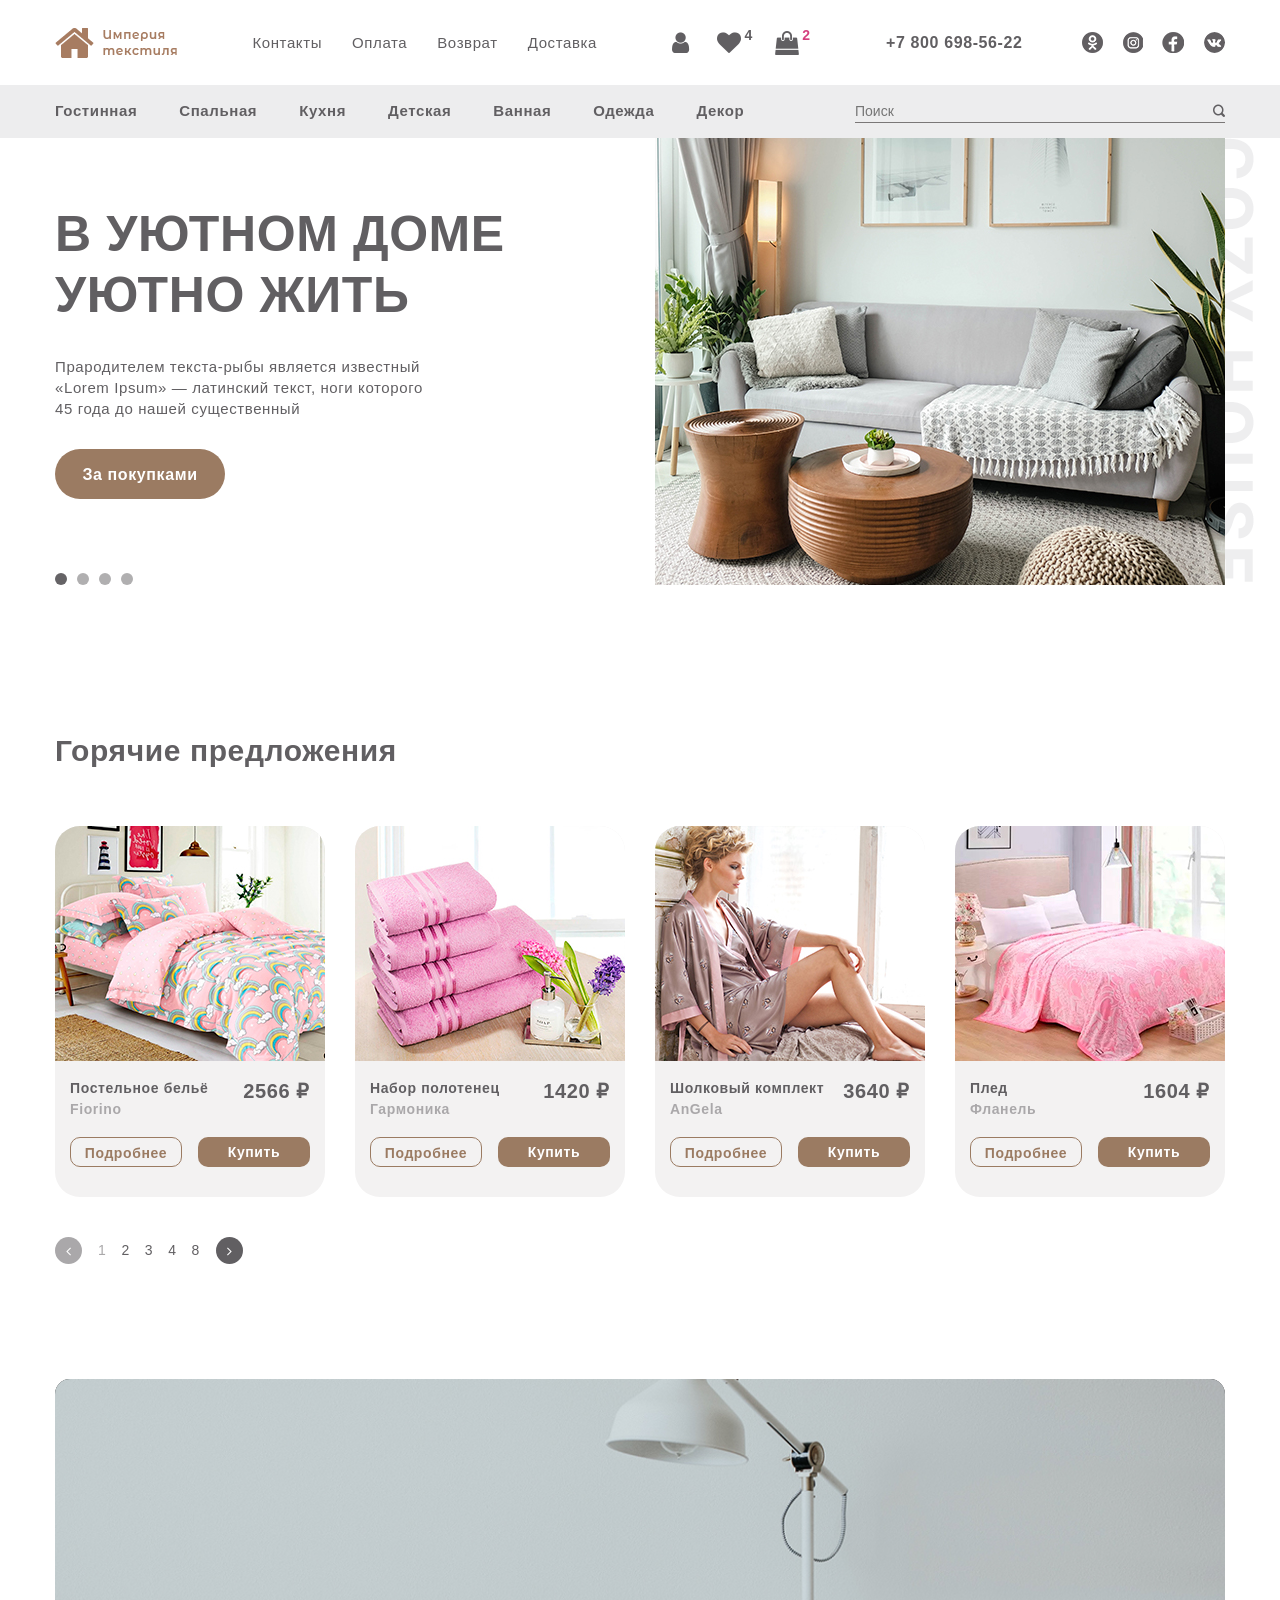
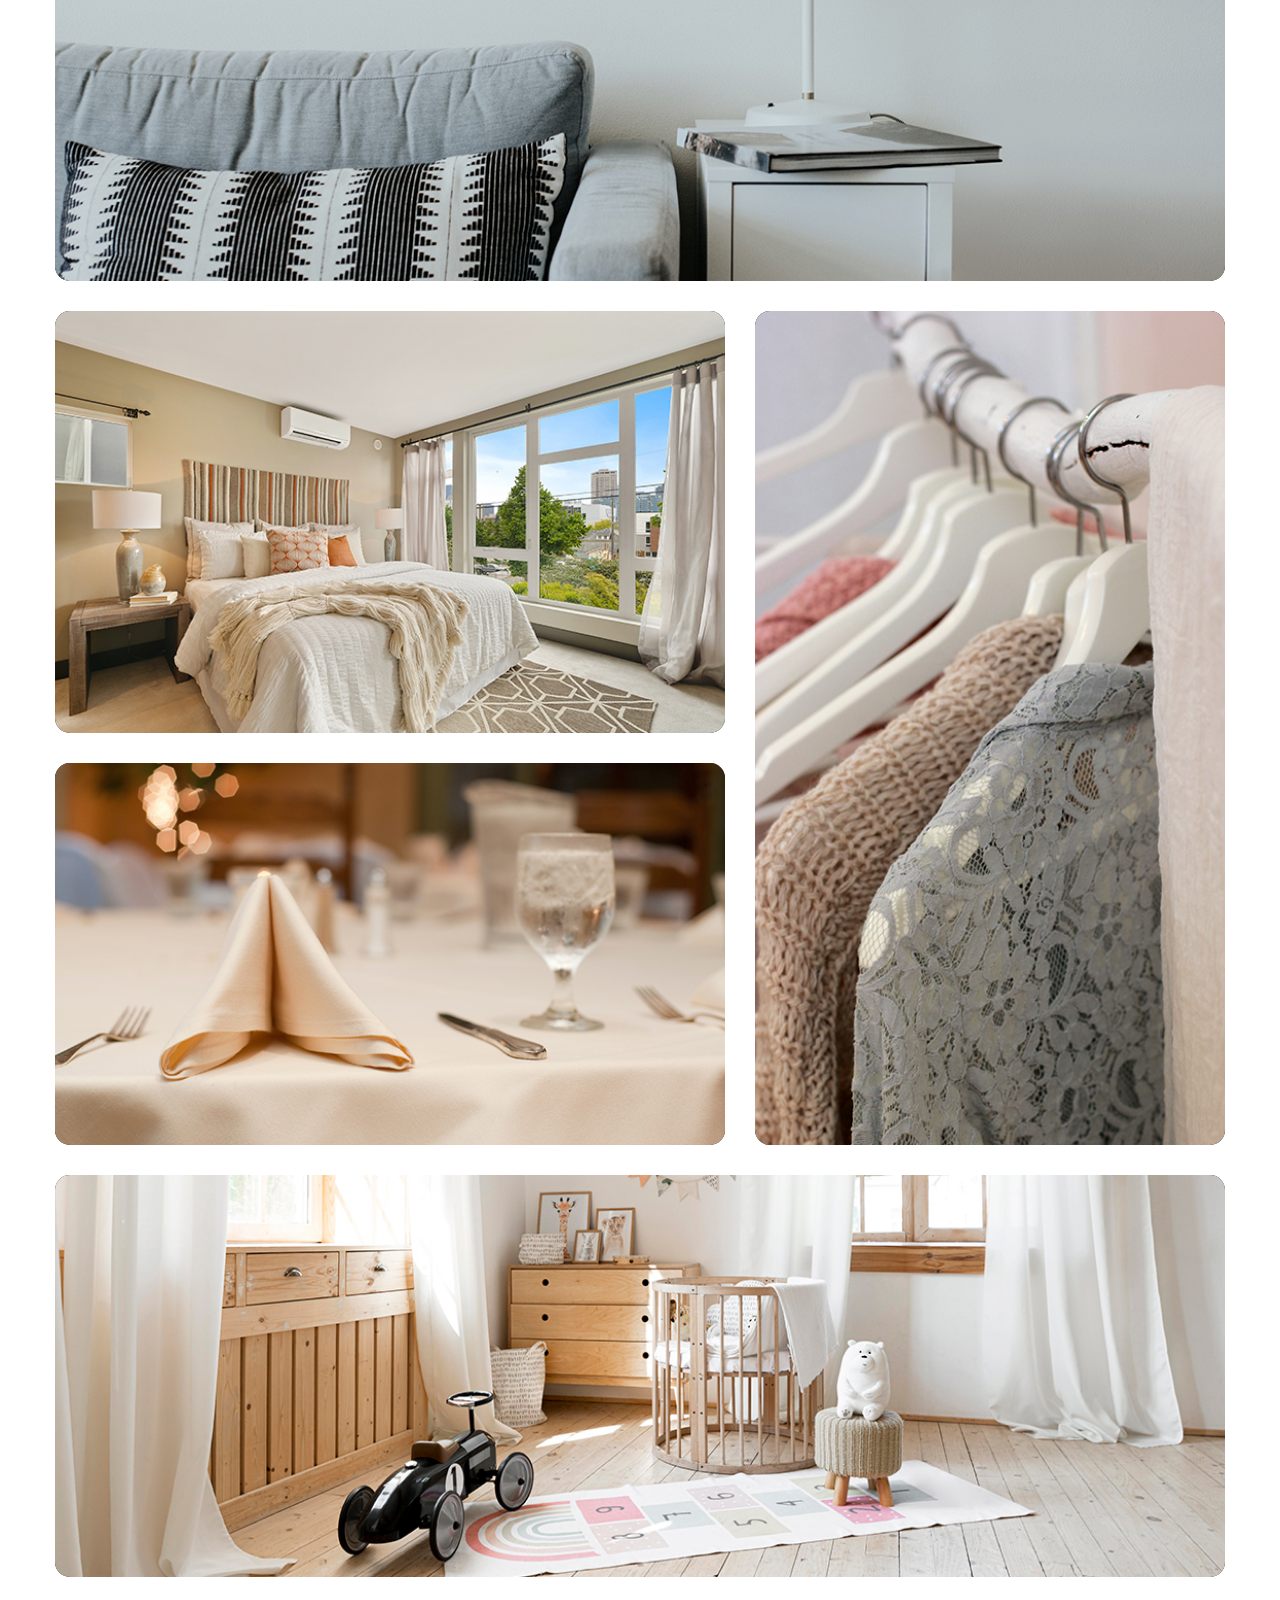
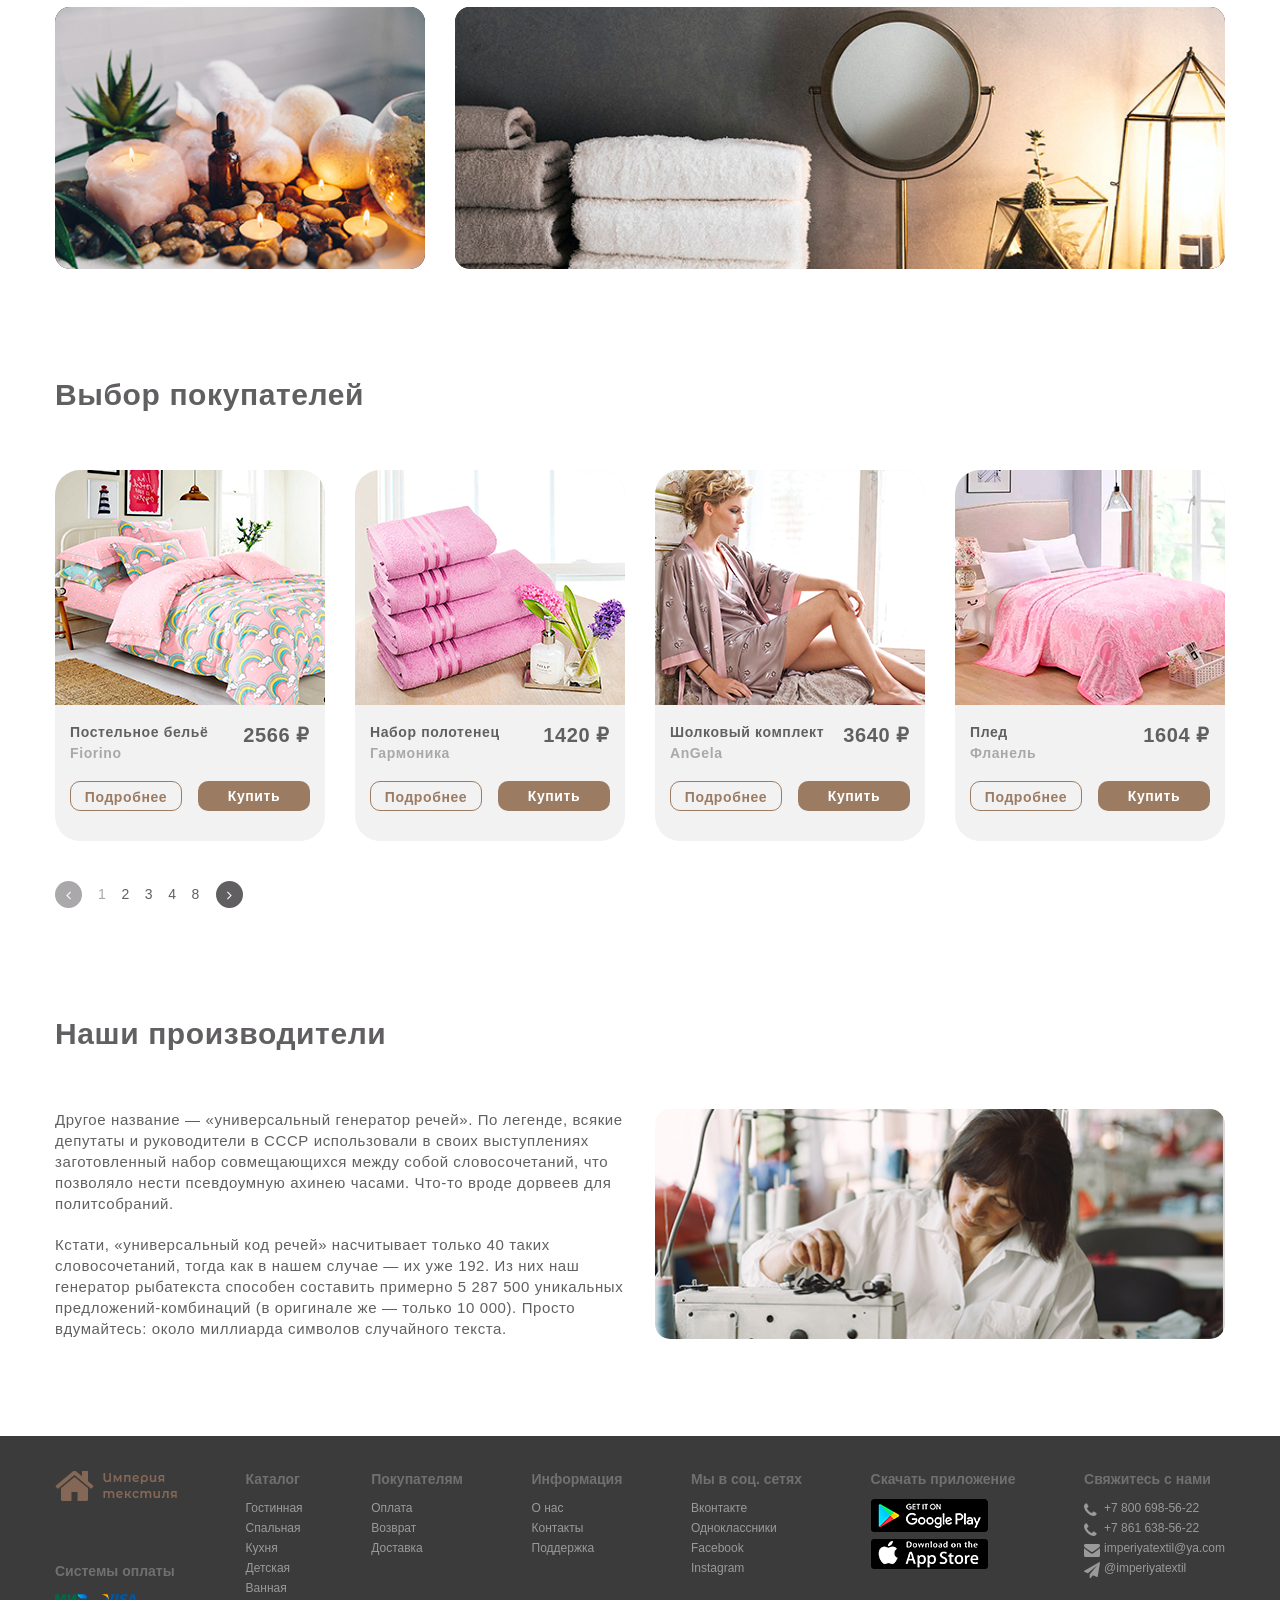
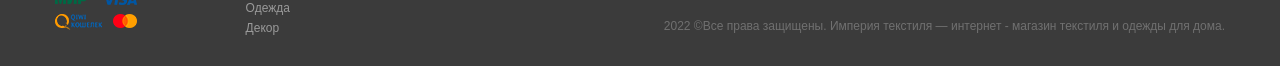
==== index.html @ a91d9478 "LERN-PROJECT-3.local v1.00" ====
<!DOCTYPE html>
<html lang="ru">

<head>
  <meta charset="UTF-8" />
  <meta http-equiv="X-UA-Compatible" content="IE=edge" />
  <meta name="viewport" content="width=device-width, initial-scale=1.0" />
  <link rel="stylesheet" href="/css/style.css" />
  <title>LERN-PROJECT-3</title>
</head>

<body>
  <header class="header">
    <div class="container">
      <div class="header__inner">
        <div class="header__logo">
          <a class="logo" href="#">
            <img class="logo__img" src="/images/logo_header.png" alt="логотип">
          </a>
        </div>
        <div class="header__menu-services menu-services">
          <nav class="menu-services__body">
            <ul class="menu-services__list">
              <li class="menu-services__item">
                <a class="menu-services__link" href="#">Контакты</a>
              </li>
              <li class="menu-services__item">
                <a class="menu-services__link" href="#">Оплата</a>
              </li>
              <li class="menu-services__item">
                <a class="menu-services__link" href="#">Возврат</a>
              </li>
              <li class="menu-services__item">
                <a class="menu-services__link" href="#">Доставка</a>
              </li>
            </ul>
          </nav>
        </div>
        <div class="header__shoping shoping">
          <a href="#" class="shoping__profile"></a>
          <a href="#" class="shoping__like"><sup class="shoping__summa">4</sup></a>
          <a href="#" class="shoping__bag"><sup class="shoping__summa">2</sup></a>
        </div>
        <div class="header__contacts">
          <a class="header__phone" href="tel:78006985622">+7&nbsp;800&nbsp;698-56-22</a>
          <div class="header__network network">
            <a href="#" class="network__link">
              <img src="/images/ok.png" alt="ok" class="network__img">
            </a>
            <a href="#" class="network__link">
              <img src="/images/in.png" alt="in" class="network__img">
            </a>
            <a href="#" class="network__link">
              <img src="/images/f.png" alt="f" class="network__img">
            </a>
            <a href="#" class="network__link">
              <img src="/images/vk.png" alt="vk" class="network__img">
            </a>
          </div>
        </div>
      </div>
    </div>
  </header>
  <div class="categories">
    <div class="container">
      <div class="categories__inner">
        <div class="categories__menu-categories menu-categories">
          <div class="menu-categories__burger">
            <span class="menu-categories__span menu-categories__span-1"></span>
            <span class="menu-categories__span menu-categories__span-2"></span>
          </div>
          <nav class="menu-categories__body">
            <ul class="menu-categories__list">
              <li class="menu-categories__item"><a href="#" class="menu-categories__link">Гостинная</a></li>
              <li class="menu-categories__item"><a href="#" class="menu-categories__link">Спальная</a></li>
              <li class="menu-categories__item"><a href="#" class="menu-categories__link">Кухня</a></li>
              <li class="menu-categories__item"><a href="#" class="menu-categories__link">Детская</a></li>
              <li class="menu-categories__item"><a href="#" class="menu-categories__link">Ванная</a></li>
              <li class="menu-categories__item"><a href="#" class="menu-categories__link">Одежда</a></li>
              <li class="menu-categories__item"><a href="#" class="menu-categories__link">Декор</a></li>
            </ul>
          </nav>
        </div>
        <form class="categories__search" action="#">
          <div class="categories__search-inner">
            <input class="categories__input-text" type="text" placeholder="Поиск">
            <div class="categories__search-button">
              <div class="categories__image-button">
                <input class="categories__input-button" type="button" value=" ">
              </div>
            </div>
          </div>
        </form>
      </div>
    </div>
  </div>
  <section class="cozy-house">
    <div class="container">
      <div class="cozy-house__slider-czh">
        <div class="slider-czh">
          <div class="slider-czh__wrapper">
            <div class="slider-czh__slide active">
              <div class="slider-czh__body">
                <div class="slider-czh__content">
                  <h1 class="slider-czh__title">В&nbsp;УЮТНОМ&nbsp;ДОМЕ
                    УЮТНО&nbsp;ЖИТЬ</h1>
                  <p class="slider-czh__text">
                    Прародителем текста-рыбы является известный &laquo;Lorem Ipsum&raquo;&nbsp;&mdash; латинский текст,
                    ноги которого
                    45&nbsp;года до&nbsp;нашей существенный
                  </p>
                  <a class="slider-czh__link" href="#">За покупками</a>
                </div>
                <div class="slider-czh__image">
                  <img class="slider-czh__img" src="/images/cozy-house_img1.jpg" alt="">
                </div>
              </div>
            </div>
            <div class="slider-czh__slide">
              <div class="slider-czh__body">
                <div class="slider-czh__content">
                  <h1 class="slider-czh__title">В&nbsp;УЮТНОМ&nbsp;ДОМЕ
                    УЮТНО&nbsp;ЖИТЬ</h1>
                  <p class="slider-czh__text">
                    Прародителем текста-рыбы является известный &laquo;Lorem Ipsum&raquo;&nbsp;&mdash; латинский текст,
                    ноги
                    которого
                    45&nbsp;года до&nbsp;нашей существенный
                  </p>
                  <a class="slider-czh__link" href="#">За покупками</a>
                </div>
                <div class="slider-czh__image">
                  <img class="slider-czh__img" src="/images/cozy-house_img2.jpg" alt="">
                </div>
              </div>
            </div>
            <div class="slider-czh__slide">
              <div class="slider-czh__body">
                <div class="slider-czh__content">
                  <h1 class="slider-czh__title">В&nbsp;УЮТНОМ&nbsp;ДОМЕ
                    УЮТНО&nbsp;ЖИТЬ</h1>
                  <p class="slider-czh__text">
                    Прародителем текста-рыбы является известный &laquo;Lorem Ipsum&raquo;&nbsp;&mdash; латинский текст,
                    ноги
                    которого
                    45&nbsp;года до&nbsp;нашей существенный
                  </p>
                  <a class="slider-czh__link" href="#">За покупками</a>
                </div>
                <div class="slider-czh__image">
                  <img class="slider-czh__img" src="/images/cozy-house_img3.jpg" alt="">
                </div>
              </div>
            </div>
            <div class="slider-czh__slide">
              <div class="slider-czh__body">
                <div class="slider-czh__content">
                  <h1 class="slider-czh__title">В&nbsp;УЮТНОМ&nbsp;ДОМЕ
                    УЮТНО&nbsp;ЖИТЬ</h1>
                  <p class="slider-czh__text">
                    Прародителем текста-рыбы является известный &laquo;Lorem Ipsum&raquo;&nbsp;&mdash; латинский текст,
                    ноги
                    которого
                    45&nbsp;года до&nbsp;нашей существенный
                  </p>
                  <a class="slider-czh__link" href="#">За покупками</a>
                </div>
                <div class="slider-czh__image">
                  <img class="slider-czh__img" src="/images/cozy-house_img4.jpg" alt="">
                </div>
              </div>
            </div>
          </div>
        </div>
        <div class="cozy-house__dots-czh">
          <div class="dots-czh">
            <span class="dots-czh__dot active"></span>
            <span class="dots-czh__dot"></span>
            <span class="dots-czh__dot"></span>
            <span class="dots-czh__dot"></span>
          </div>
        </div>
      </div>
    </div>
  </section>
  <section class="hot-offers">
    <div class="container">
      <h2 class="hot-offers__title">Горячие предложения</h2>
    </div>
    <div class="hot-offers__slider-ho">
      <div class="slider-ho">
        <div class="slider-ho__items">
          <div class="slider-ho__item">
            <div class="slider-ho__inner">
              <div class="slider-ho__slide">
                <div class="slider-ho__card-slide">
                  <div class="card-slide">
                    <div class="card-slide__image">
                      <img class="card-slide__img" src="/images/card_fiorino.jpg" alt="">
                    </div>
                    <div class="card-slide__content">
                      <div class="card-slide__product">
                        <div class="card-slide__product-naming">
                          <div class="card-slide__name">Постельное бельё</div>
                          <div class="card-slide__mmark">Fiorino</div>
                        </div>
                        <div class="card-slide__price">2566 &#8381;</div>
                      </div>
                      <div class="card-slide__links">
                        <a class="card-slide__link-more" href="#">Подробнее</a>
                        <a class="card-slide__link-buy" href="#">Купить</a>
                      </div>
                    </div>
                  </div>
                </div>
              </div>
              <div class="slider-ho__slide">
                <div class="slider-ho__card-slide">
                  <div class="card-slide">
                    <div class="card-slide__image">
                      <img class="card-slide__img" src="/images/card_garmonika.jpg" alt="">
                    </div>
                    <div class="card-slide__content">
                      <div class="card-slide__product">
                        <div class="card-slide__product-naming">
                          <div class="card-slide__name">Набор полотенец</div>
                          <div class="card-slide__mmark">Гармоника</div>
                        </div>
                        <div class="card-slide__price">1420 &#8381;</div>
                      </div>
                      <div class="card-slide__links">
                        <a class="card-slide__link-more" href="#">Подробнее</a>
                        <a class="card-slide__link-buy" href="#">Купить</a>
                      </div>
                    </div>
                  </div>
                </div>
              </div>
              <div class="slider-ho__slide">
                <div class="slider-ho__card-slide">
                  <div class="card-slide">
                    <div class="card-slide__image">
                      <img class="card-slide__img" src="/images/card_angela.jpg" alt="">
                    </div>
                    <div class="card-slide__content">
                      <div class="card-slide__product">
                        <div class="card-slide__product-naming">
                          <div class="card-slide__name">Шолковый комплект</div>
                          <div class="card-slide__mmark">AnGela</div>
                        </div>
                        <div class="card-slide__price">3640 &#8381;</div>
                      </div>
                      <div class="card-slide__links">
                        <a class="card-slide__link-more" href="#">Подробнее</a>
                        <a class="card-slide__link-buy" href="#">Купить</a>
                      </div>
                    </div>
                  </div>
                </div>
              </div>
              <div class="slider-ho__slide">
                <div class="slider-ho__card-slide">
                  <div class="card-slide">
                    <div class="card-slide__image">
                      <img class="card-slide__img" src="/images/card_flanel.jpg" alt="">
                    </div>
                    <div class="card-slide__content">
                      <div class="card-slide__product">
                        <div class="card-slide__product-naming">
                          <div class="card-slide__name">Плед</div>
                          <div class="card-slide__mmark">Фланель</div>
                        </div>
                        <div class="card-slide__price">1604 &#8381;</div>
                      </div>
                      <div class="card-slide__links">
                        <a class="card-slide__link-more" href="#">Подробнее</a>
                        <a class="card-slide__link-buy" href="#">Купить</a>
                      </div>
                    </div>
                  </div>
                </div>
              </div>
              <div class="slider-ho__slide">
                <div class="slider-ho__card-slide">
                  <div class="card-slide">
                    <div class="card-slide__image">
                      <img class="card-slide__img" src="/images/card_zori.jpg" alt="">
                    </div>
                    <div class="card-slide__content">
                      <div class="card-slide__product">
                        <div class="card-slide__product-naming">
                          <div class="card-slide__name">Постельное бельё</div>
                          <div class="card-slide__mmark">Зори</div>
                        </div>
                        <div class="card-slide__price">4389 &#8381;</div>
                      </div>
                      <div class="card-slide__links">
                        <a class="card-slide__link-more" href="#">Подробнее</a>
                        <a class="card-slide__link-buy" href="#">Купить</a>
                      </div>
                    </div>
                  </div>
                </div>
              </div>
              <div class="slider-ho__slide">
                <div class="slider-ho__card-slide">
                  <div class="card-slide">
                    <div class="card-slide__image">
                      <img class="card-slide__img" src="/images/card_mahor.jpg" alt="">
                    </div>
                    <div class="card-slide__content">
                      <div class="card-slide__product">
                        <div class="card-slide__product-naming">
                          <div class="card-slide__name">Набор полотенец</div>
                          <div class="card-slide__mmark">Mahor</div>
                        </div>
                        <div class="card-slide__price">2700 &#8381;</div>
                      </div>
                      <div class="card-slide__links">
                        <a class="card-slide__link-more" href="#">Подробнее</a>
                        <a class="card-slide__link-buy" href="#">Купить</a>
                      </div>
                    </div>
                  </div>
                </div>
              </div>
              <div class="slider-ho__slide">
                <div class="slider-ho__card-slide">
                  <div class="card-slide">
                    <div class="card-slide__image">
                      <img class="card-slide__img" src="/images/card_sakura.jpg" alt="">
                    </div>
                    <div class="card-slide__content">
                      <div class="card-slide__product">
                        <div class="card-slide__product-naming">
                          <div class="card-slide__name">Постельное бельё</div>
                          <div class="card-slide__mmark">Сакура</div>
                        </div>
                        <div class="card-slide__price">4900 &#8381;</div>
                      </div>
                      <div class="card-slide__links">
                        <a class="card-slide__link-more" href="#">Подробнее</a>
                        <a class="card-slide__link-buy" href="#">Купить</a>
                      </div>
                    </div>
                  </div>
                </div>
              </div>
              <div class="slider-ho__slide">
                <div class="slider-ho__card-slide">
                  <div class="card-slide">
                    <div class="card-slide__image">
                      <img class="card-slide__img" src="/images/card_ukine.jpg" alt="">
                    </div>
                    <div class="card-slide__content">
                      <div class="card-slide__product">
                        <div class="card-slide__product-naming">
                          <div class="card-slide__name">Пижама</div>
                          <div class="card-slide__mmark">Ukine</div>
                        </div>
                        <div class="card-slide__price">5780 &#8381;</div>
                      </div>
                      <div class="card-slide__links">
                        <a class="card-slide__link-more" href="#">Подробнее</a>
                        <a class="card-slide__link-buy" href="#">Купить</a>
                      </div>
                    </div>
                  </div>
                </div>
              </div>
            </div>
          </div>
        </div>
      </div>
      <div class="container">
        <div class="hot-offers__direct-ho">
          <div class="direct-ho">
            <span id="btn-ho-prev"></span>
            <div class="direct-ho__nums">
            </div>
            <span id="btn-ho-next"></span>
          </div>
        </div>
      </div>
    </div>
  </section>
  <div class="gallery">
    <div class="container">
      <div class="gallery__grid grid">
        <div class="grid__body">
          <div class="grid__item grid__item-1"><a class="grid__link" href="#"><span
                class="grid__title grid__title-1"></span><img class="grid__img" src="/images/livingroom.jpg" alt=""></a>
          </div>
          <div class="grid__item grid__item-2"><a class="grid__link" href="#"><span
                class="grid__title grid__title-2"></span><img class="grid__img" src="/images/bedroom.jpg" alt=""></a>
          </div>
          <div class="grid__item grid__item-3"><a class="grid__link" href="#"><span
                class="grid__title grid__title-3"></span><img class="grid__img" src="/images/clothes.jpg" alt=""></a>
          </div>
          <div class="grid__item grid__item-4"><a class="grid__link" href="#"><span
                class="grid__title grid__title-4"></span><img class="grid__img" src="/images/kitchen.jpg" alt=""></a>
          </div>
          <div class="grid__item grid__item-5"><a class="grid__link" href="#"><span
                class="grid__title grid__title-5"></span><img class="grid__img" src="/images/childish.jpg" alt=""></a>
          </div>
          <div class="grid__item grid__item-6"><a class="grid__link" href="#"><span
                class="grid__title grid__title-6"></span><img class="grid__img" src="/images/decor.jpg" alt=""></a>
          </div>
          <div class="grid__item grid__item-7"><a class="grid__link" href="#"><span
                class="grid__title grid__title-7"></span><img class="grid__img" src="/images/bathroom.jpg" alt=""></a>
          </div>
        </div>
      </div>
    </div>
  </div>
  <section class="choice">
    <div class="container">
      <h2 class="choice__title">Выбор покупателей</h2>
    </div>
    <div class="choice__slider-ch">
      <div class="slider-ch">
        <div class="slider-ch__items">
          <div class="slider-ch__item">
            <div class="slider-ch__inner">
              <div class="slider-ch__slide">
                <div class="slider-ch__card-slide">
                  <div class="card-slide">
                    <div class="card-slide__image">
                      <img class="card-slide__img" src="/images/card_fiorino.jpg" alt="">
                    </div>
                    <div class="card-slide__content">
                      <div class="card-slide__product">
                        <div class="card-slide__product-naming">
                          <div class="card-slide__name">Постельное бельё</div>
                          <div class="card-slide__mmark">Fiorino</div>
                        </div>
                        <div class="card-slide__price">2566 &#8381;</div>
                      </div>
                      <div class="card-slide__links">
                        <a class="card-slide__link-more" href="#">Подробнее</a>
                        <a class="card-slide__link-buy" href="#">Купить</a>
                      </div>
                    </div>
                  </div>
                </div>
              </div>
              <div class="slider-ch__slide">
                <div class="slider-ch__card-slide">
                  <div class="card-slide">
                    <div class="card-slide__image">
                      <img class="card-slide__img" src="/images/card_garmonika.jpg" alt="">
                    </div>
                    <div class="card-slide__content">
                      <div class="card-slide__product">
                        <div class="card-slide__product-naming">
                          <div class="card-slide__name">Набор полотенец</div>
                          <div class="card-slide__mmark">Гармоника</div>
                        </div>
                        <div class="card-slide__price">1420 &#8381;</div>
                      </div>
                      <div class="card-slide__links">
                        <a class="card-slide__link-more" href="#">Подробнее</a>
                        <a class="card-slide__link-buy" href="#">Купить</a>
                      </div>
                    </div>
                  </div>
                </div>
              </div>
              <div class="slider-ch__slide">
                <div class="slider-ch__card-slide">
                  <div class="card-slide">
                    <div class="card-slide__image">
                      <img class="card-slide__img" src="/images/card_angela.jpg" alt="">
                    </div>
                    <div class="card-slide__content">
                      <div class="card-slide__product">
                        <div class="card-slide__product-naming">
                          <div class="card-slide__name">Шолковый комплект</div>
                          <div class="card-slide__mmark">AnGela</div>
                        </div>
                        <div class="card-slide__price">3640 &#8381;</div>
                      </div>
                      <div class="card-slide__links">
                        <a class="card-slide__link-more" href="#">Подробнее</a>
                        <a class="card-slide__link-buy" href="#">Купить</a>
                      </div>
                    </div>
                  </div>
                </div>
              </div>
              <div class="slider-ch__slide">
                <div class="slider-ch__card-slide">
                  <div class="card-slide">
                    <div class="card-slide__image">
                      <img class="card-slide__img" src="/images/card_flanel.jpg" alt="">
                    </div>
                    <div class="card-slide__content">
                      <div class="card-slide__product">
                        <div class="card-slide__product-naming">
                          <div class="card-slide__name">Плед</div>
                          <div class="card-slide__mmark">Фланель</div>
                        </div>
                        <div class="card-slide__price">1604 &#8381;</div>
                      </div>
                      <div class="card-slide__links">
                        <a class="card-slide__link-more" href="#">Подробнее</a>
                        <a class="card-slide__link-buy" href="#">Купить</a>
                      </div>
                    </div>
                  </div>
                </div>
              </div>
              <div class="slider-ch__slide">
                <div class="slider-ch__card-slide">
                  <div class="card-slide">
                    <div class="card-slide__image">
                      <img class="card-slide__img" src="/images/card_zori.jpg" alt="">
                    </div>
                    <div class="card-slide__content">
                      <div class="card-slide__product">
                        <div class="card-slide__product-naming">
                          <div class="card-slide__name">Постельное бельё</div>
                          <div class="card-slide__mmark">Зори</div>
                        </div>
                        <div class="card-slide__price">4389 &#8381;</div>
                      </div>
                      <div class="card-slide__links">
                        <a class="card-slide__link-more" href="#">Подробнее</a>
                        <a class="card-slide__link-buy" href="#">Купить</a>
                      </div>
                    </div>
                  </div>
                </div>
              </div>
              <div class="slider-ch__slide">
                <div class="slider-ch__card-slide">
                  <div class="card-slide">
                    <div class="card-slide__image">
                      <img class="card-slide__img" src="/images/card_mahor.jpg" alt="">
                    </div>
                    <div class="card-slide__content">
                      <div class="card-slide__product">
                        <div class="card-slide__product-naming">
                          <div class="card-slide__name">Набор полотенец</div>
                          <div class="card-slide__mmark">Mahor</div>
                        </div>
                        <div class="card-slide__price">2700 &#8381;</div>
                      </div>
                      <div class="card-slide__links">
                        <a class="card-slide__link-more" href="#">Подробнее</a>
                        <a class="card-slide__link-buy" href="#">Купить</a>
                      </div>
                    </div>
                  </div>
                </div>
              </div>
              <div class="slider-ch__slide">
                <div class="slider-ch__card-slide">
                  <div class="card-slide">
                    <div class="card-slide__image">
                      <img class="card-slide__img" src="/images/card_sakura.jpg" alt="">
                    </div>
                    <div class="card-slide__content">
                      <div class="card-slide__product">
                        <div class="card-slide__product-naming">
                          <div class="card-slide__name">Постельное бельё</div>
                          <div class="card-slide__mmark">Сакура</div>
                        </div>
                        <div class="card-slide__price">4900 &#8381;</div>
                      </div>
                      <div class="card-slide__links">
                        <a class="card-slide__link-more" href="#">Подробнее</a>
                        <a class="card-slide__link-buy" href="#">Купить</a>
                      </div>
                    </div>
                  </div>
                </div>
              </div>
              <div class="slider-ch__slide">
                <div class="slider-ch__card-slide">
                  <div class="card-slide">
                    <div class="card-slide__image">
                      <img class="card-slide__img" src="/images/card_ukine.jpg" alt="">
                    </div>
                    <div class="card-slide__content">
                      <div class="card-slide__product">
                        <div class="card-slide__product-naming">
                          <div class="card-slide__name">Пижама</div>
                          <div class="card-slide__mmark">Ukine</div>
                        </div>
                        <div class="card-slide__price">5780 &#8381;</div>
                      </div>
                      <div class="card-slide__links">
                        <a class="card-slide__link-more" href="#">Подробнее</a>
                        <a class="card-slide__link-buy" href="#">Купить</a>
                      </div>
                    </div>
                  </div>
                </div>
              </div>

            </div>
          </div>
        </div>
      </div>
      <div class="container">
        <div class="choice__direct-ch">
          <div class="direct-ch">
            <span id="btn-ch-prev"></span>
            <div class="direct-ch__nums">

            </div>
            <span id="btn-ch-next"></span>
          </div>
        </div>
      </div>
    </div>
  </section>
  <section class="manufacturers">
    <div class="container">
      <h2 class="manufacturers__title">Наши производители</h2>
      <div class="manufacturers__inner">
        <div class="manufacturers__content">
          <p class="manufacturers__text">
            Другое название&nbsp;&mdash; &laquo;универсальный генератор речей&raquo;. По&nbsp;легенде, всякие депутаты
            и&nbsp;руководители в&nbsp;СССР использовали в&nbsp;своих выступлениях заготовленный набор совмещающихся
            между собой
            словосочетаний, что позволяло нести псевдоумную ахинею часами. Что-то вроде дорвеев для политсобраний.
          </p>
          <p class="manufacturers__text">
            Кстати, &laquo;универсальный код речей&raquo; насчитывает только 40&nbsp;таких словосочетаний, тогда как
            в&nbsp;нашем
            случае&nbsp;&mdash; их&nbsp;уже 192. Из&nbsp;них наш генератор рыбатекста способен составить примерно
            5&nbsp;287&nbsp;500 уникальных предложений-комбинаций (в&nbsp;оригинале&nbsp;же&nbsp;&mdash; только
            10&nbsp;000). Просто
            вдумайтесь: около миллиарда символов случайного текста.
          </p>
        </div>
        <div class="manufacturers__image">
          <img class="manufacturers__img" src="/images/manufacturers.jpg" alt="">
          <img class="manufacturers__img-phone" src="/images/manufacturers-phone.jpg" alt="">
        </div>
      </div>
    </div>
  </section>
  <footer class="footer">
    <div class="container">
      <div class="footer__body">
        <div class="footer__block footer__block-logo">
          <div class="footer__logo">
            <a class="footer__logo logo" href="#">
              <img src="/images/logo_footer.png" alt="логотип" class="logo__img">
            </a>
          </div>
        </div>
        <div class="footer__block footer__block-cards">
          <h3 class="footer__title footer__title-desctop">Системы оплаты</h3>
          <h3 class="footer__title footer__title-phone">Оплата</h3>
          <div class="footer__cards">
            <div class="footer__card footer__card-mir"><img class="footer__card-img" src="/images/mir.png" alt=""></div>
            <div class="footer__card footer__card-visa"><img class="footer__card-img" src="/images/visa.png" alt="">
            </div>
            <div class="footer__card footer__card-qiwi"><img class="footer__card-img" src="/images/qiwi.png" alt="">
            </div>
            <div class="footer__card footer__card-master"><img class="footer__card-img" src="/images/master.png" alt="">
            </div>
          </div>
        </div>
        <div class="footer__block footer__block-catalog">
          <h3 class="footer__title">Каталог</h3>
          <nav class="footer__menu footer__menu-catalog">
            <ul class="footer__items footer__items-catalog">
              <li class="footer__item"><a class="footer__link" href="#">Гостинная</a></li>
              <li class="footer__item"><a class="footer__link" href="#">Спальная</a></li>
              <li class="footer__item"><a class="footer__link" href="#">Кухня</a></li>
              <li class="footer__item"><a class="footer__link" href="#">Детская</a></li>
              <li class="footer__item"><a class="footer__link" href="#">Ванная</a></li>
              <li class="footer__item"><a class="footer__link" href="#">Одежда</a></li>
              <li class="footer__item"><a class="footer__link" href="#">Декор</a></li>
            </ul>
          </nav>
        </div>
        <div class="footer__block footer__block-buyers">
          <h3 class="footer__title">Покупателям</h3>
          <nav class="footer__menu footer__menu-buyers">
            <ul class="footer__items footer__items-buyers">
              <li class="footer__item"><a class="footer__link" href="#">Оплата</a></li>
              <li class="footer__item"><a class="footer__link" href="#">Возврат</a></li>
              <li class="footer__item"><a class="footer__link" href="#">Доставка</a></li>
            </ul>
          </nav>
        </div>
        <div class="footer__block footer__block-info">
          <h3 class="footer__title">Информация</h3>
          <nav class="footer__menu footer__menu-info">
            <ul class="footer__items footer__items-info">
              <li class="footer__item"><a class="footer__link" href="#">О нас</a></li>
              <li class="footer__item"><a class="footer__link" href="#">Контакты</a></li>
              <li class="footer__item"><a class="footer__link" href="#">Поддержка</a></li>
            </ul>
          </nav>
        </div>
        <div class="footer__block footer__block-network">
          <h3 class="footer__title footer__title-desctop">Мы в соц. сетях</h3>
          <h3 class="footer__title footer__title-phone">Соц. сети</h3>
          <nav class="footer__menu footer__menu-network">
            <ul class="footer__items footer__items-network">
              <li class="footer__item"><a class="footer__link" href="#">Вконтакте</a></li>
              <li class="footer__item"><a class="footer__link" href="#">Одноклассники</a></li>
              <li class="footer__item"><a class="footer__link" href="#">Facebook</a></li>
              <li class="footer__item"><a class="footer__link" href="#">Instagram</a></li>
            </ul>
          </nav>
        </div>
        <div class="footer__block footer__block-apps">
          <h3 class="footer__title footer__title-desctop">Скачать приложение</h3>
          <h3 class="footer__title footer__title-phone">Скачать</h3>
          <nav class="footer__menu footer__menu-apps">
            <ul class="footer__items">
              <li class="footer__item footer__item-google"><a class="footer__link" href="#"><img alt=""
                    class="footer__img" src="/images/google-play.png"></a></li>
              <li class="footer__item footer__item-aple"><a class="footer__link" href="#"><img alt=""
                    class="footer__img" src="/images/app-store.png"></a></li>
            </ul>
          </nav>
        </div>
        <div class="footer__block footer__block-contacts">
          <h3 class="footer__title footer__title-desctop ">Свяжитесь с нами</h3>
          <h3 class="footer__title footer__title-phone">Связь</h3>
          <nav class="footer__menu footer__menu-contacts">
            <ul class="footer__items">
              <li class="footer__item footer__item-phone1"><a class="footer__link footer__link-phone1" href="#">+7 800
                  698-56-22</a></li>
              <li class="footer__item footer__item-phone2"><a class="footer__link footer__link-phone2" href="#">+7 861
                  638-56-22</a></li>
              <li class="footer__item footer__item-email"><a class="footer__link footer__link-email"
                  href="#">imperiyatextil@ya.com</a>
              </li>
              <li class="footer__item footer__item-telegram"><a class="footer__link footer__link-telegram"
                  href="#">@imperiyatextil</a></li>
            </ul>
          </nav>
        </div>
      </div>
      <p class="footer__copy">
        2022&nbsp;&copy;Все&nbsp;права&nbsp;защищены.
        Империя&nbsp;текстиля&nbsp;&mdash;&nbsp;интернет&nbsp;-&nbsp;магазин
        текстиля&nbsp;и&nbsp;одежды&nbsp;для&nbsp;дома.
      </p>
    </div>
  </footer>

  <script src="/js/script5.js"></script>
</body>

</html>
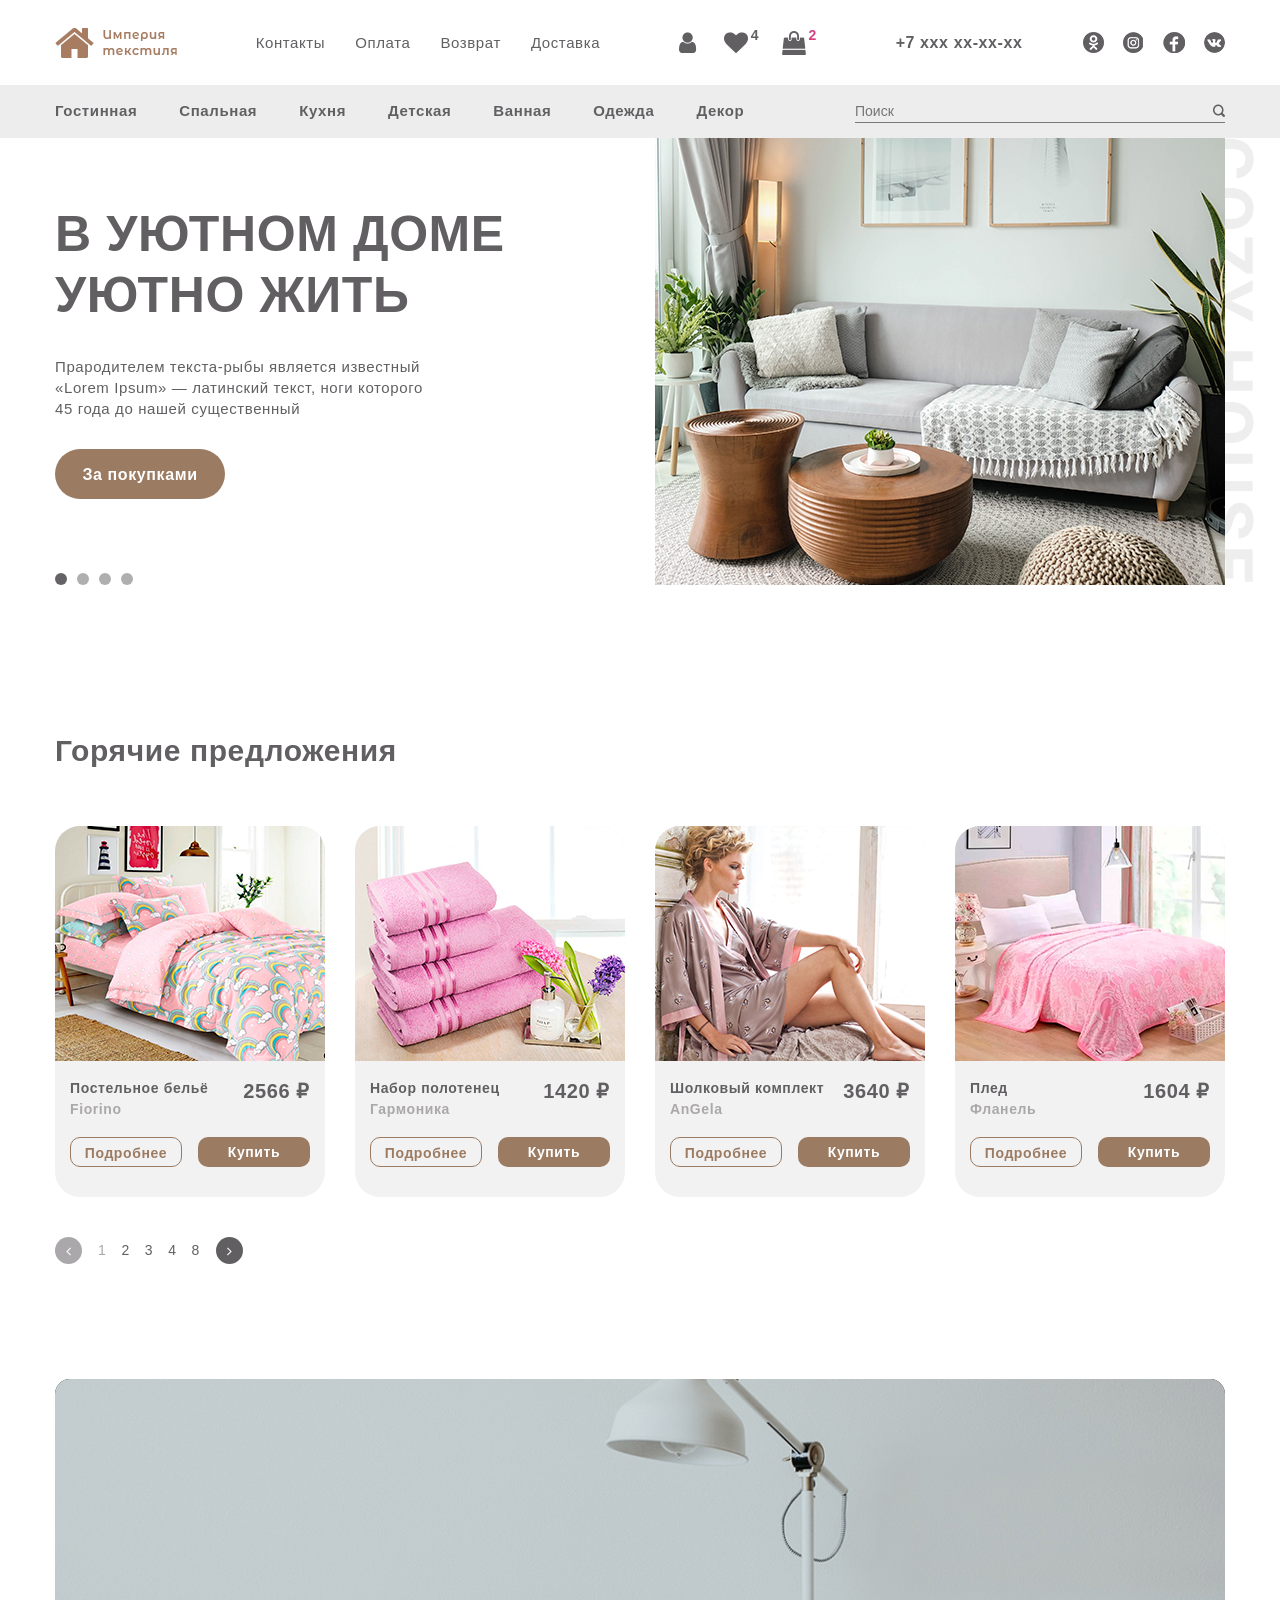
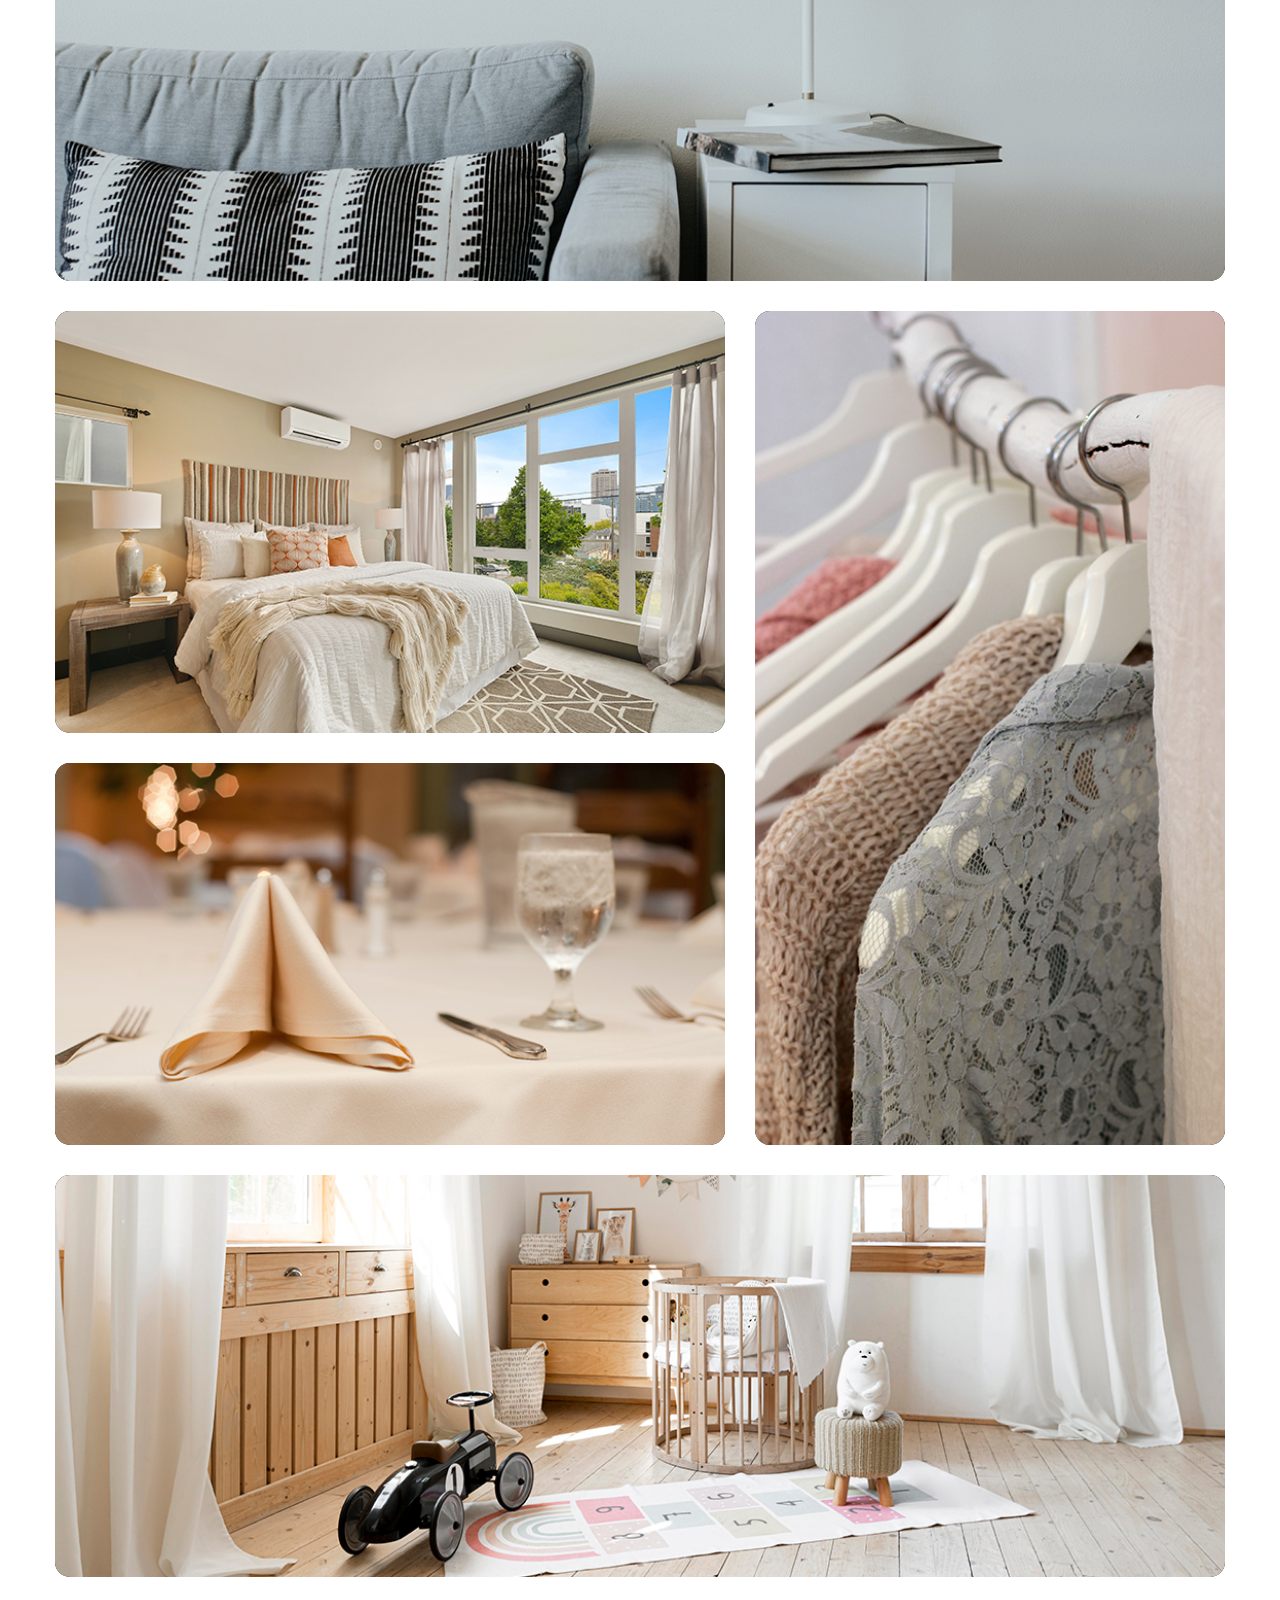
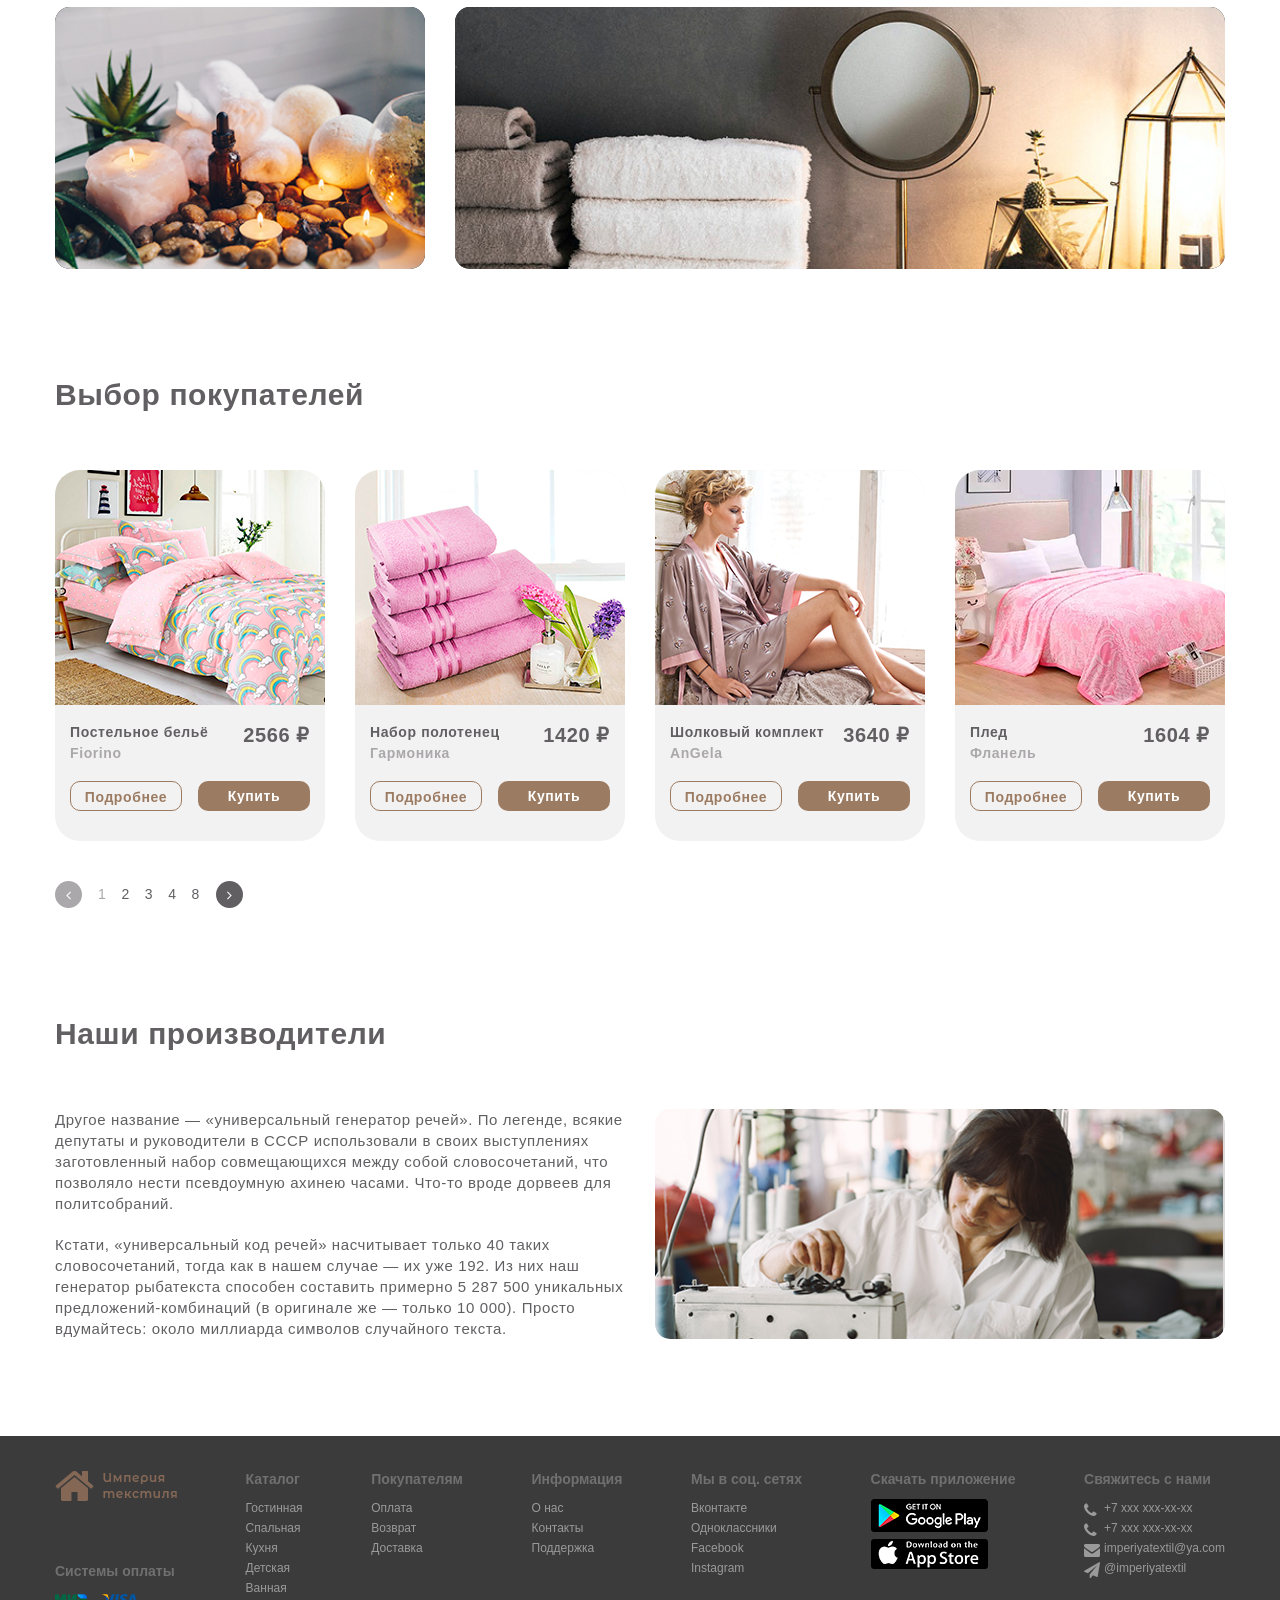
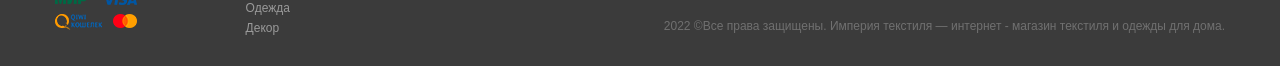
==== commit daa5235d: "LERN-PROJECT-2.local v1.01 edit index.html" ====
--- a/index.html
+++ b/index.html
@@ -42,7 +42,7 @@
           <a href="#" class="shoping__bag"><sup class="shoping__summa">2</sup></a>
         </div>
         <div class="header__contacts">
-          <a class="header__phone" href="tel:78006985622">+7&nbsp;800&nbsp;698-56-22</a>
+          <a class="header__phone" href="tel:78006985622">+7&nbsp;ххх&nbsp;хх-хх-хх</a>
           <div class="header__network network">
             <a href="#" class="network__link">
               <img src="/images/ok.png" alt="ok" class="network__img">
@@ -729,10 +729,10 @@
           <h3 class="footer__title footer__title-phone">Связь</h3>
           <nav class="footer__menu footer__menu-contacts">
             <ul class="footer__items">
-              <li class="footer__item footer__item-phone1"><a class="footer__link footer__link-phone1" href="#">+7 800
-                  698-56-22</a></li>
-              <li class="footer__item footer__item-phone2"><a class="footer__link footer__link-phone2" href="#">+7 861
-                  638-56-22</a></li>
+              <li class="footer__item footer__item-phone1"><a class="footer__link footer__link-phone1" href="#">+7 ххх
+                  ххх-хх-хх</a></li>
+              <li class="footer__item footer__item-phone2"><a class="footer__link footer__link-phone2" href="#">+7 ххх
+                  ххх-хх-хх</a></li>
               <li class="footer__item footer__item-email"><a class="footer__link footer__link-email"
                   href="#">imperiyatextil@ya.com</a>
               </li>
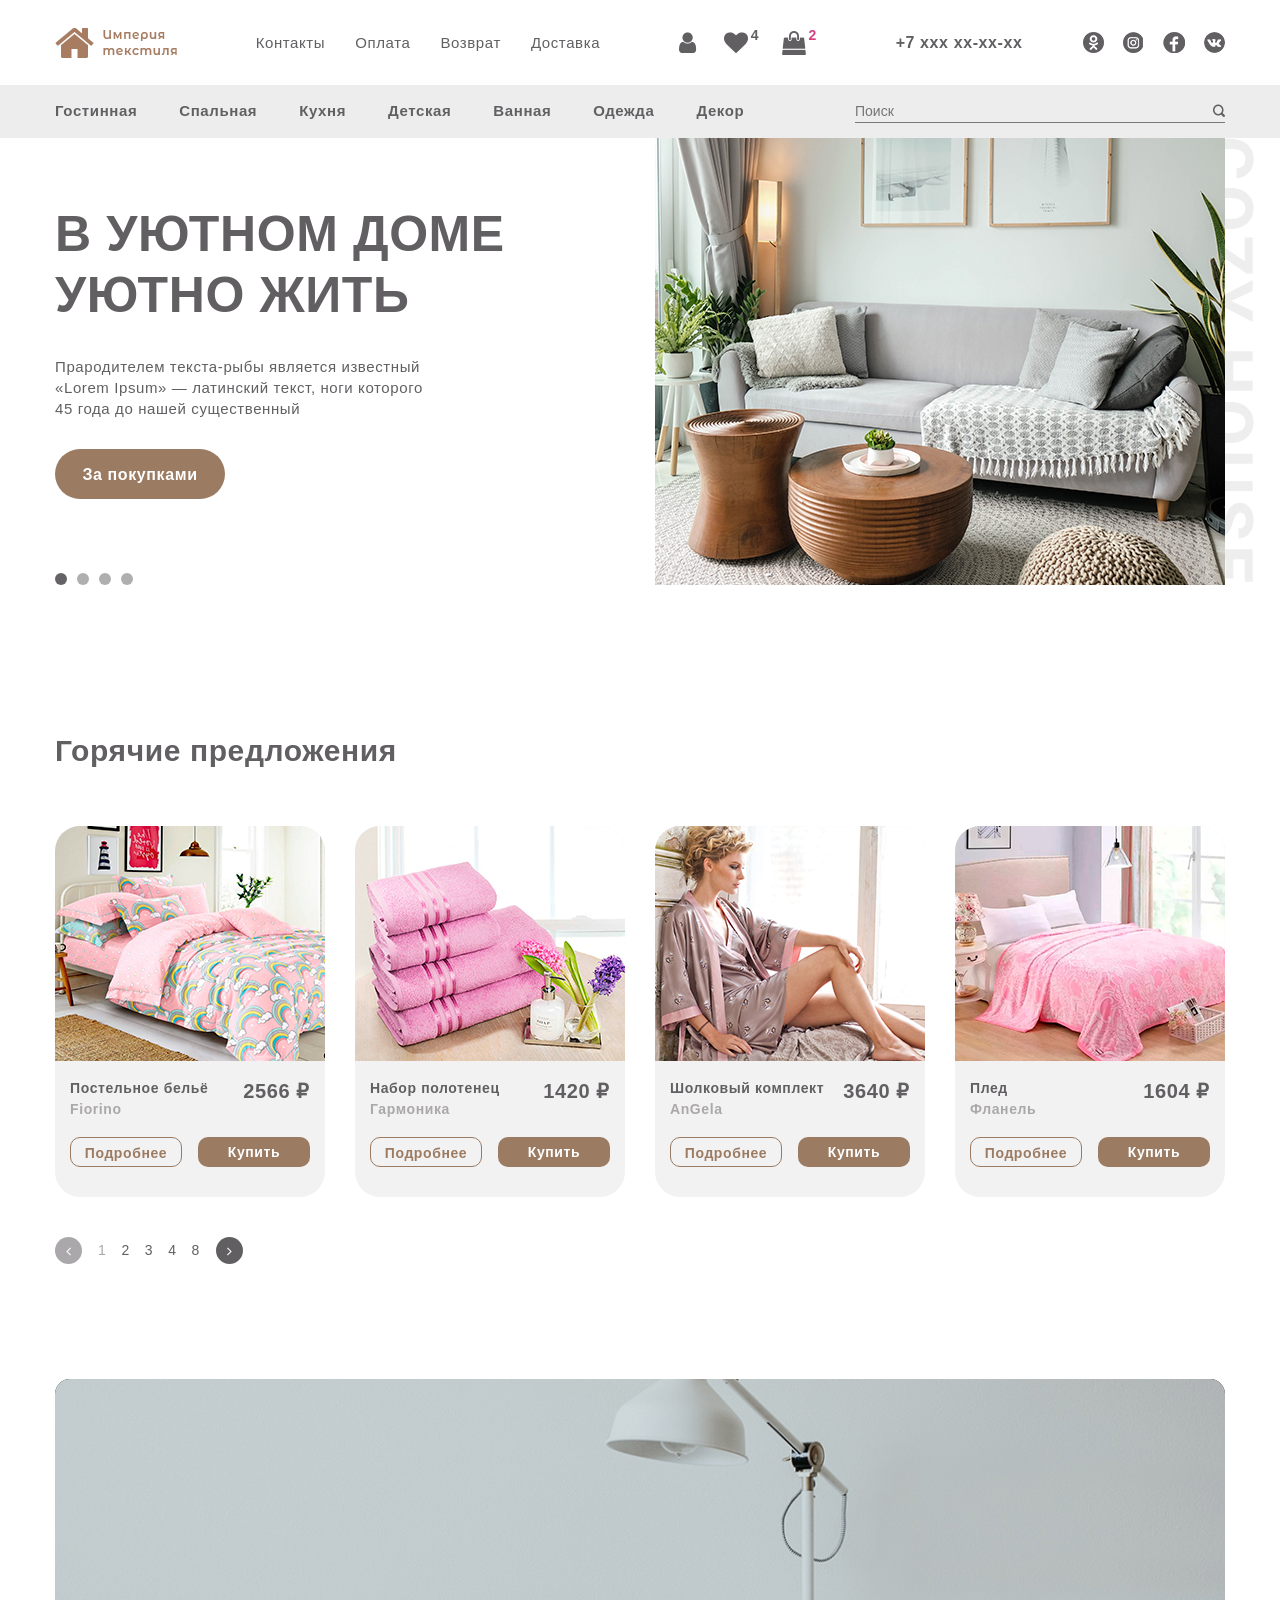
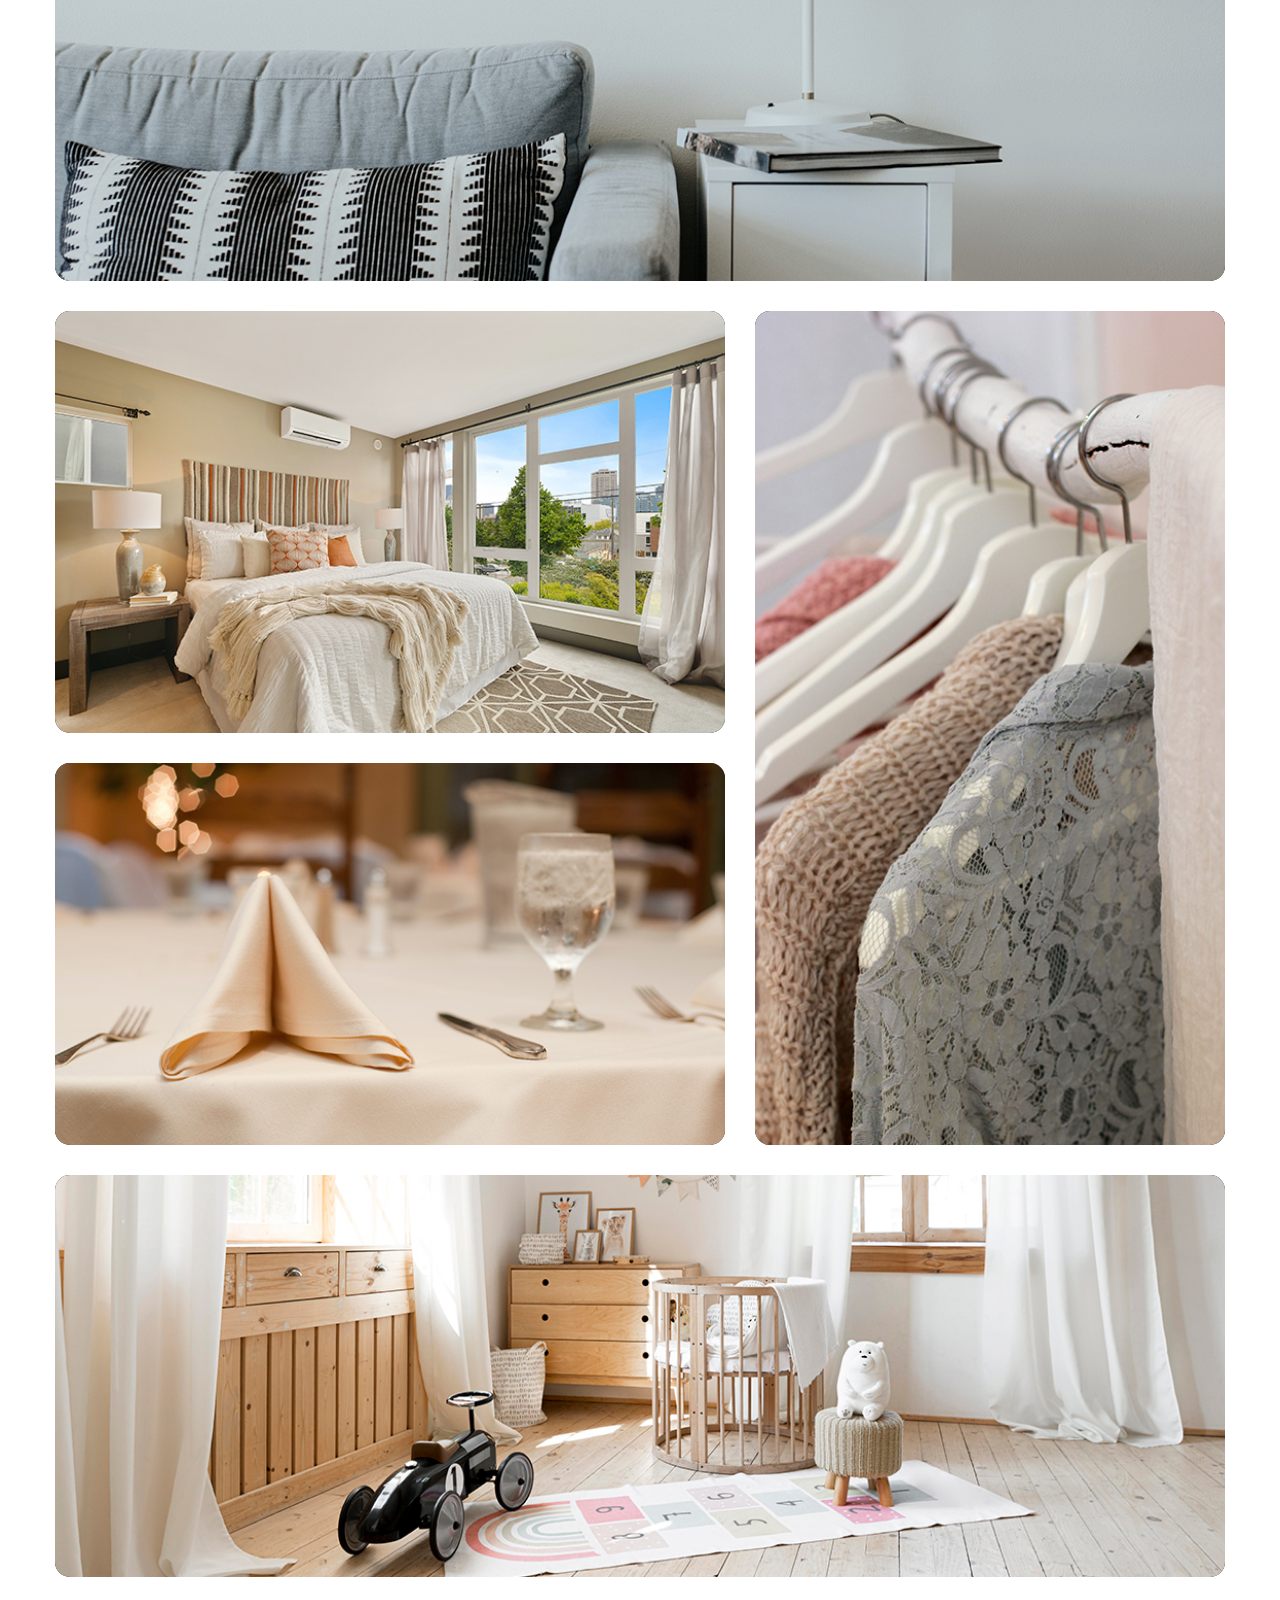
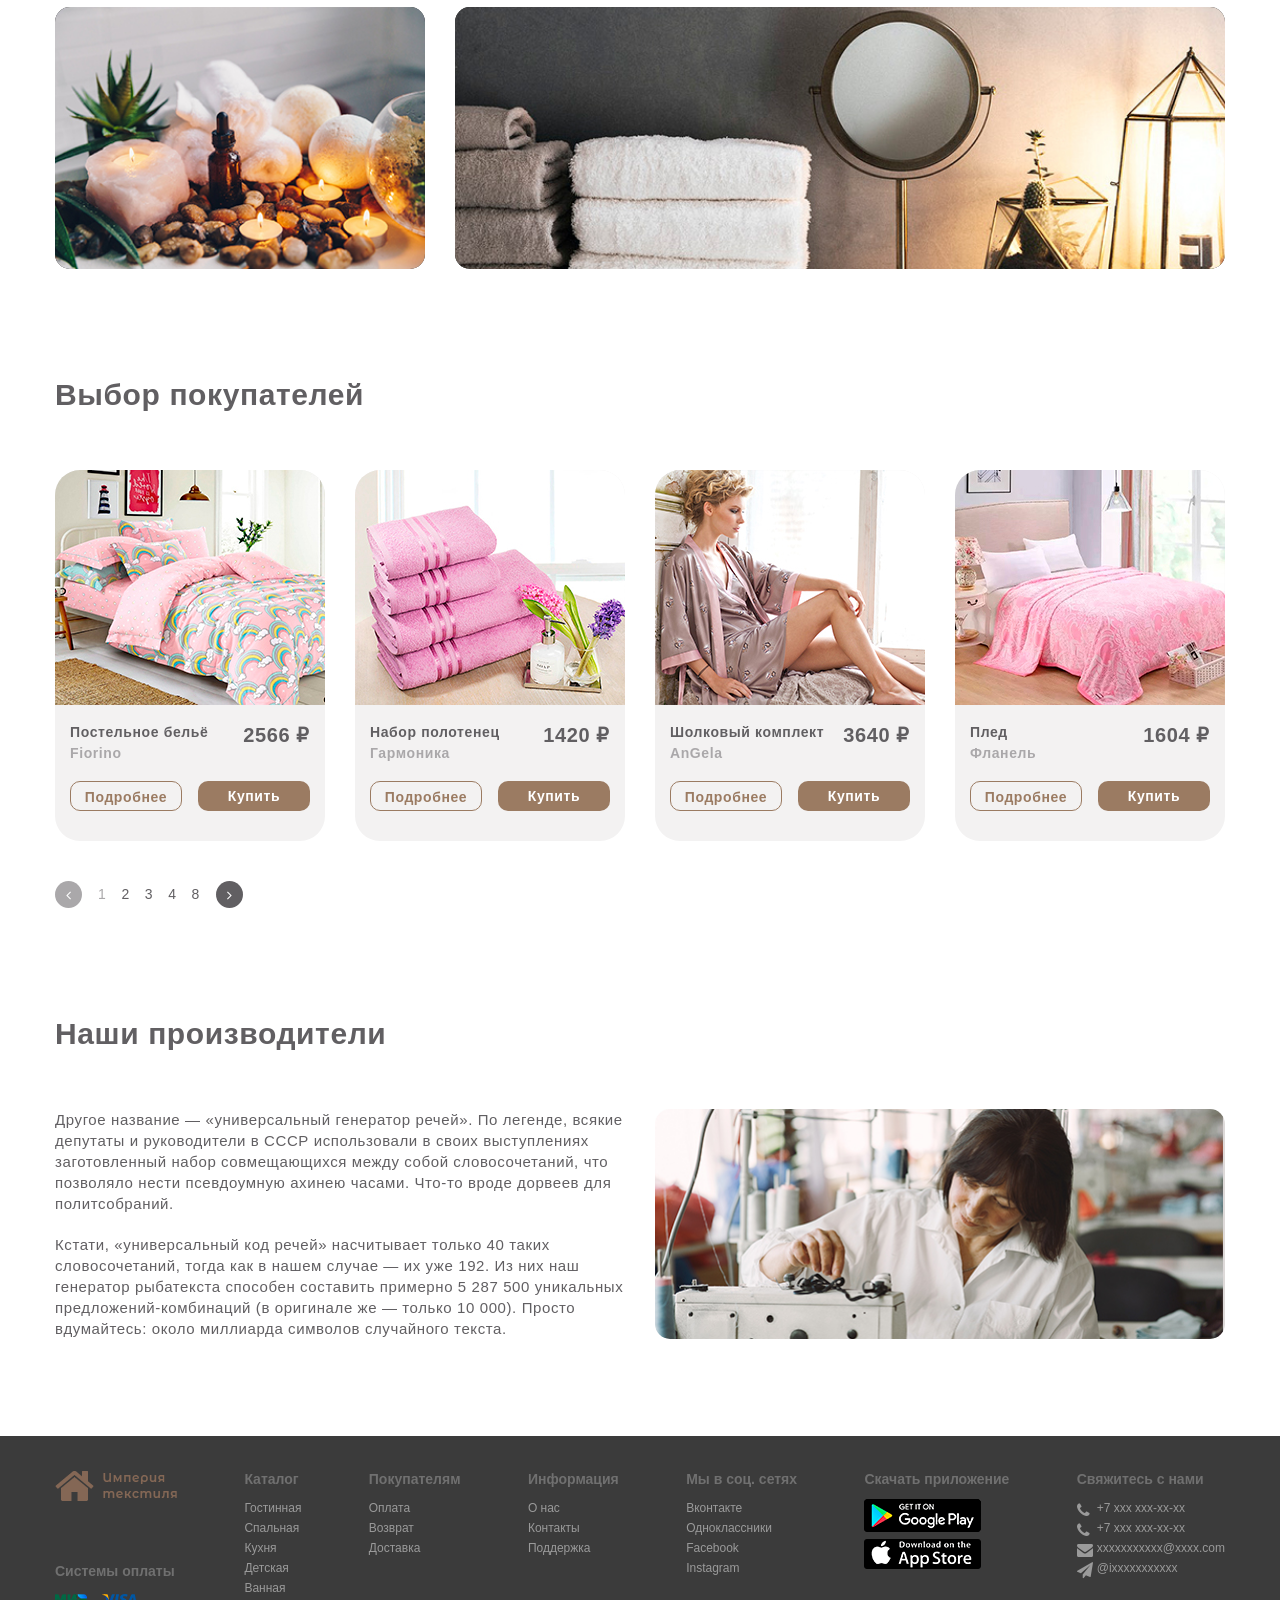
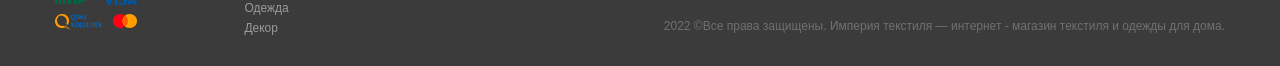
==== commit 9d1caf3f: "LERN-PROJECT-3.local v1.05 edit index.html" ====
--- a/index.html
+++ b/index.html
@@ -734,10 +734,10 @@
               <li class="footer__item footer__item-phone2"><a class="footer__link footer__link-phone2" href="#">+7 ххх
                   ххх-хх-хх</a></li>
               <li class="footer__item footer__item-email"><a class="footer__link footer__link-email"
-                  href="#">imperiyatextil@ya.com</a>
+                  href="#">xxxxxxxxxxx@xxxx.com</a>
               </li>
               <li class="footer__item footer__item-telegram"><a class="footer__link footer__link-telegram"
-                  href="#">@imperiyatextil</a></li>
+                  href="#">@ixxxxxxxxxxx</a></li>
             </ul>
           </nav>
         </div>
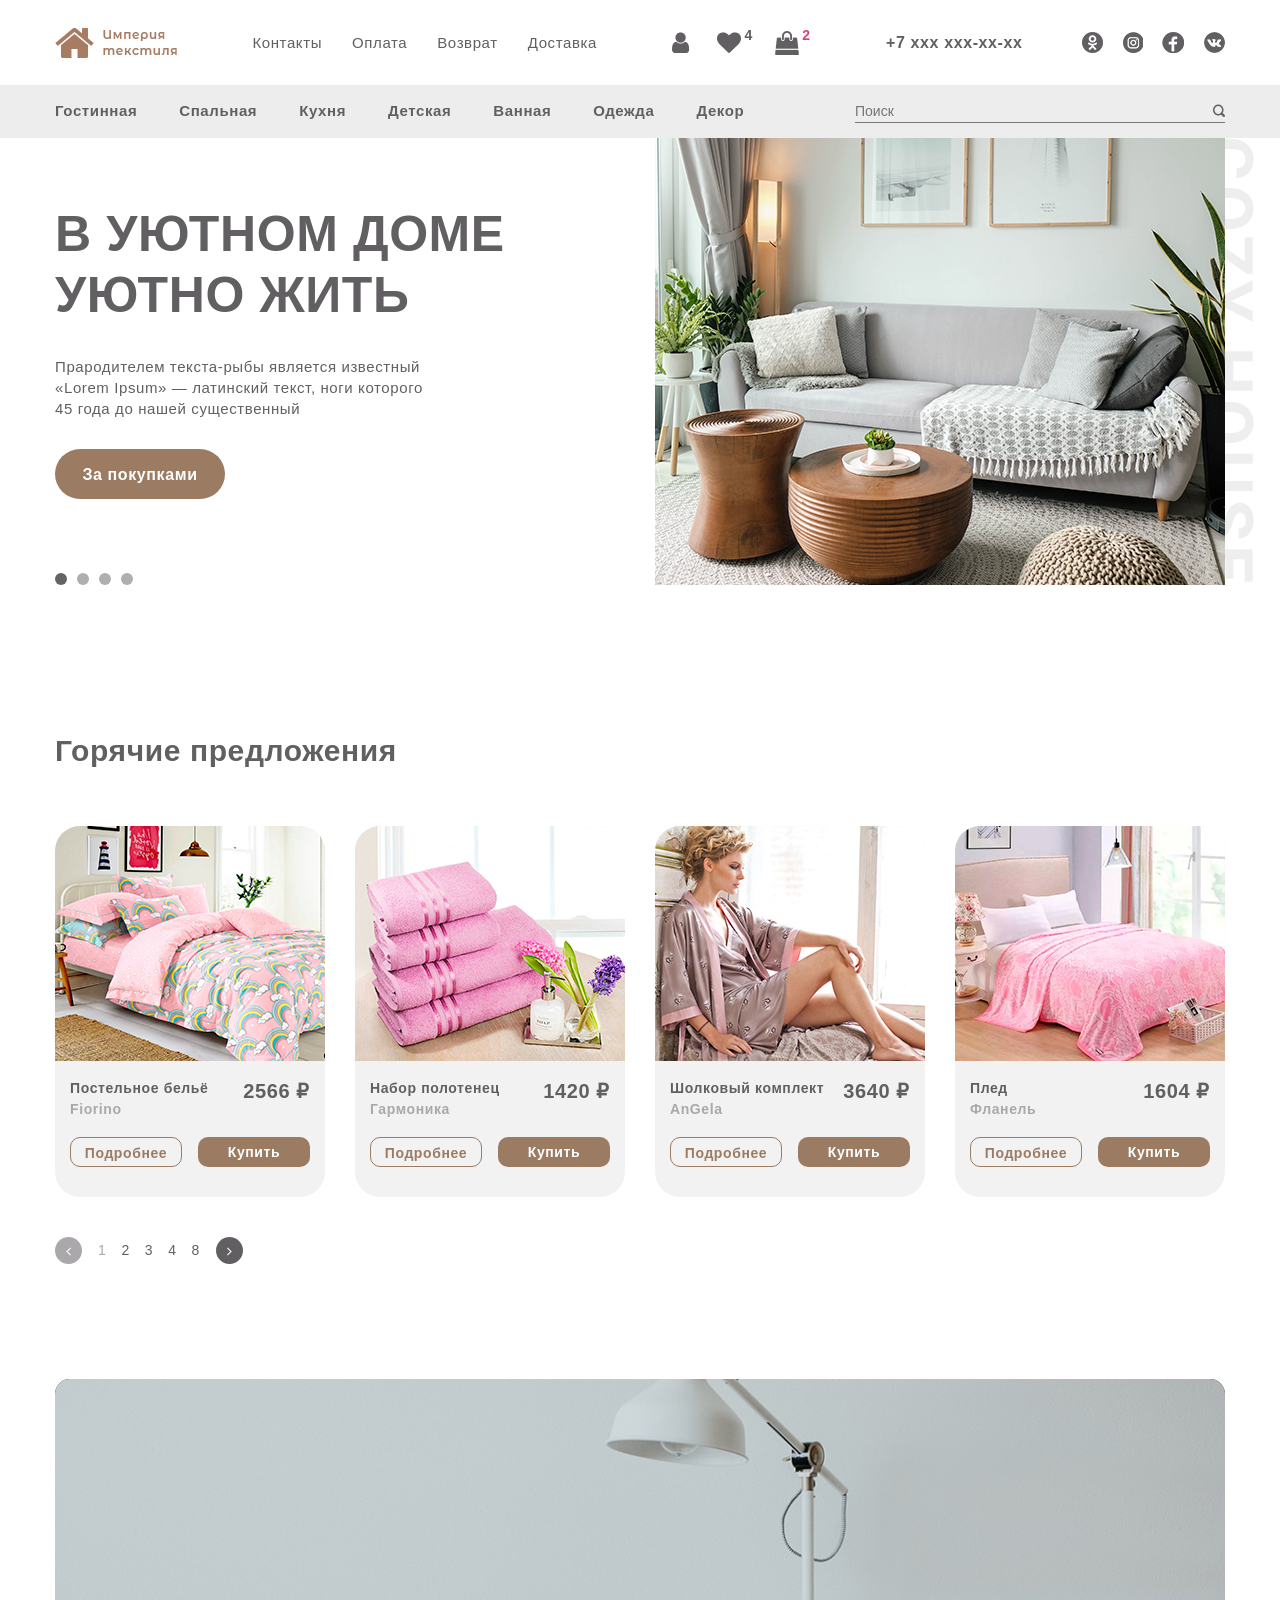
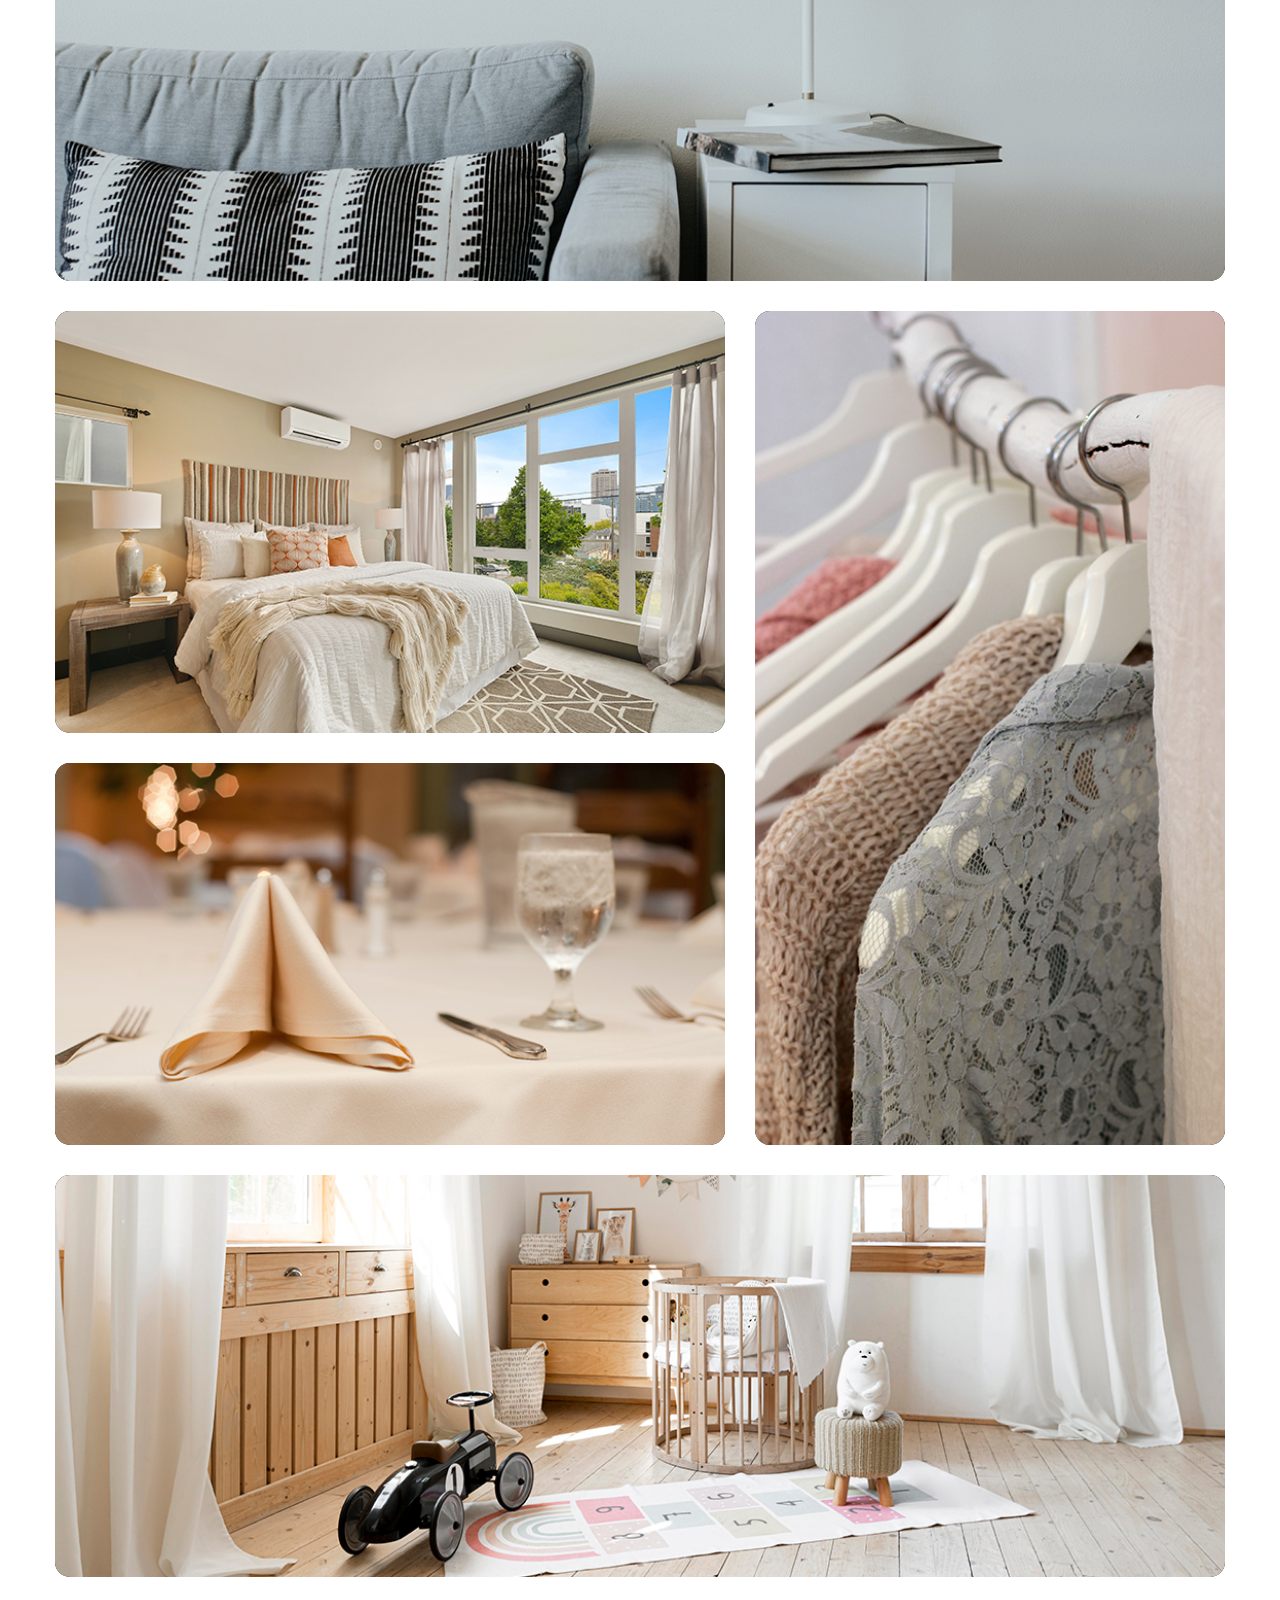
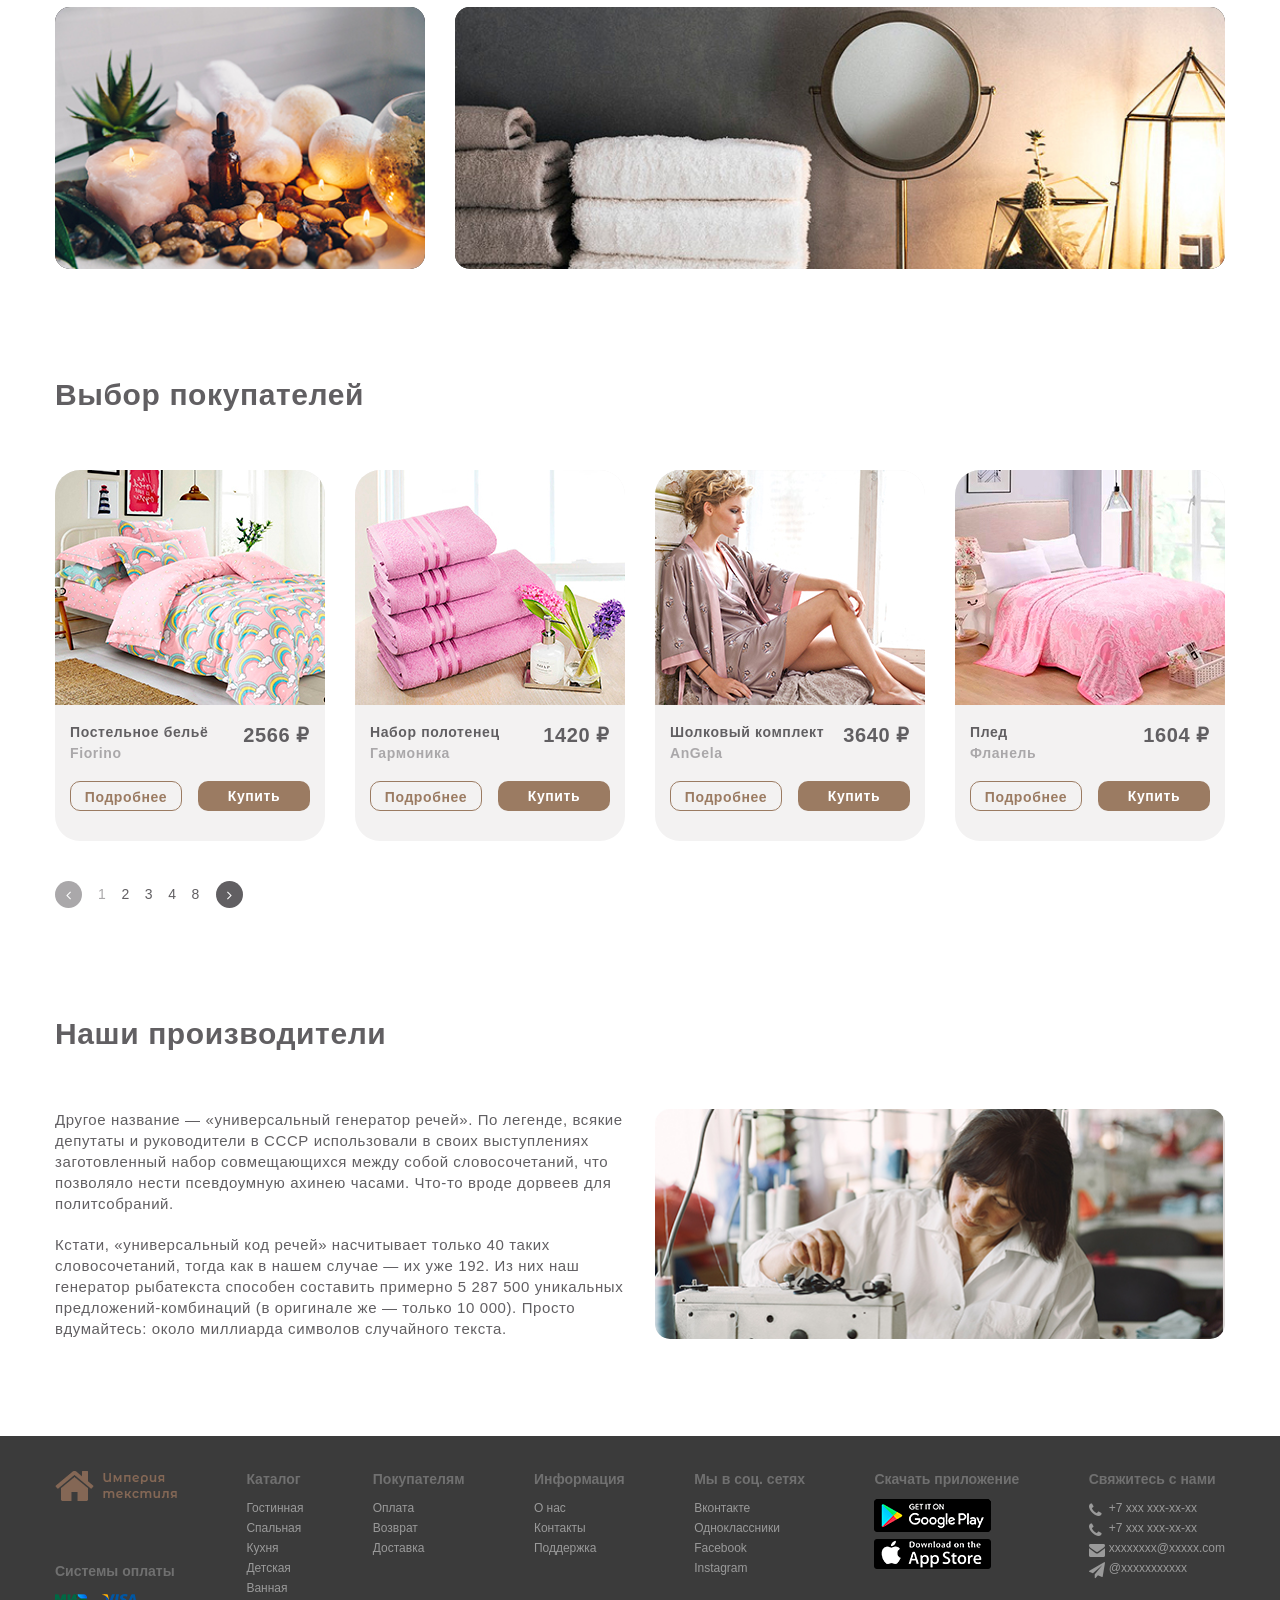
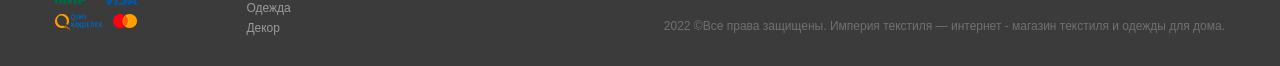
==== commit adcc3660: "LERN-PROJECT-3.local v1.06 edit main.kit" ====
--- a/index.html
+++ b/index.html
@@ -42,7 +42,7 @@
           <a href="#" class="shoping__bag"><sup class="shoping__summa">2</sup></a>
         </div>
         <div class="header__contacts">
-          <a class="header__phone" href="tel:78006985622">+7&nbsp;ххх&nbsp;хх-хх-хх</a>
+          <a class="header__phone" href="tel:78006985622">+7&nbsp;ххх&nbsp;ххх-хх-хх</a>
           <div class="header__network network">
             <a href="#" class="network__link">
               <img src="/images/ok.png" alt="ok" class="network__img">
@@ -734,10 +734,10 @@
               <li class="footer__item footer__item-phone2"><a class="footer__link footer__link-phone2" href="#">+7 ххх
                   ххх-хх-хх</a></li>
               <li class="footer__item footer__item-email"><a class="footer__link footer__link-email"
-                  href="#">xxxxxxxxxxx@xxxx.com</a>
+                  href="#">хххххххх@ххххх.com</a>
               </li>
               <li class="footer__item footer__item-telegram"><a class="footer__link footer__link-telegram"
-                  href="#">@ixxxxxxxxxxx</a></li>
+                  href="#">@ххххххххххх</a></li>
             </ul>
           </nav>
         </div>
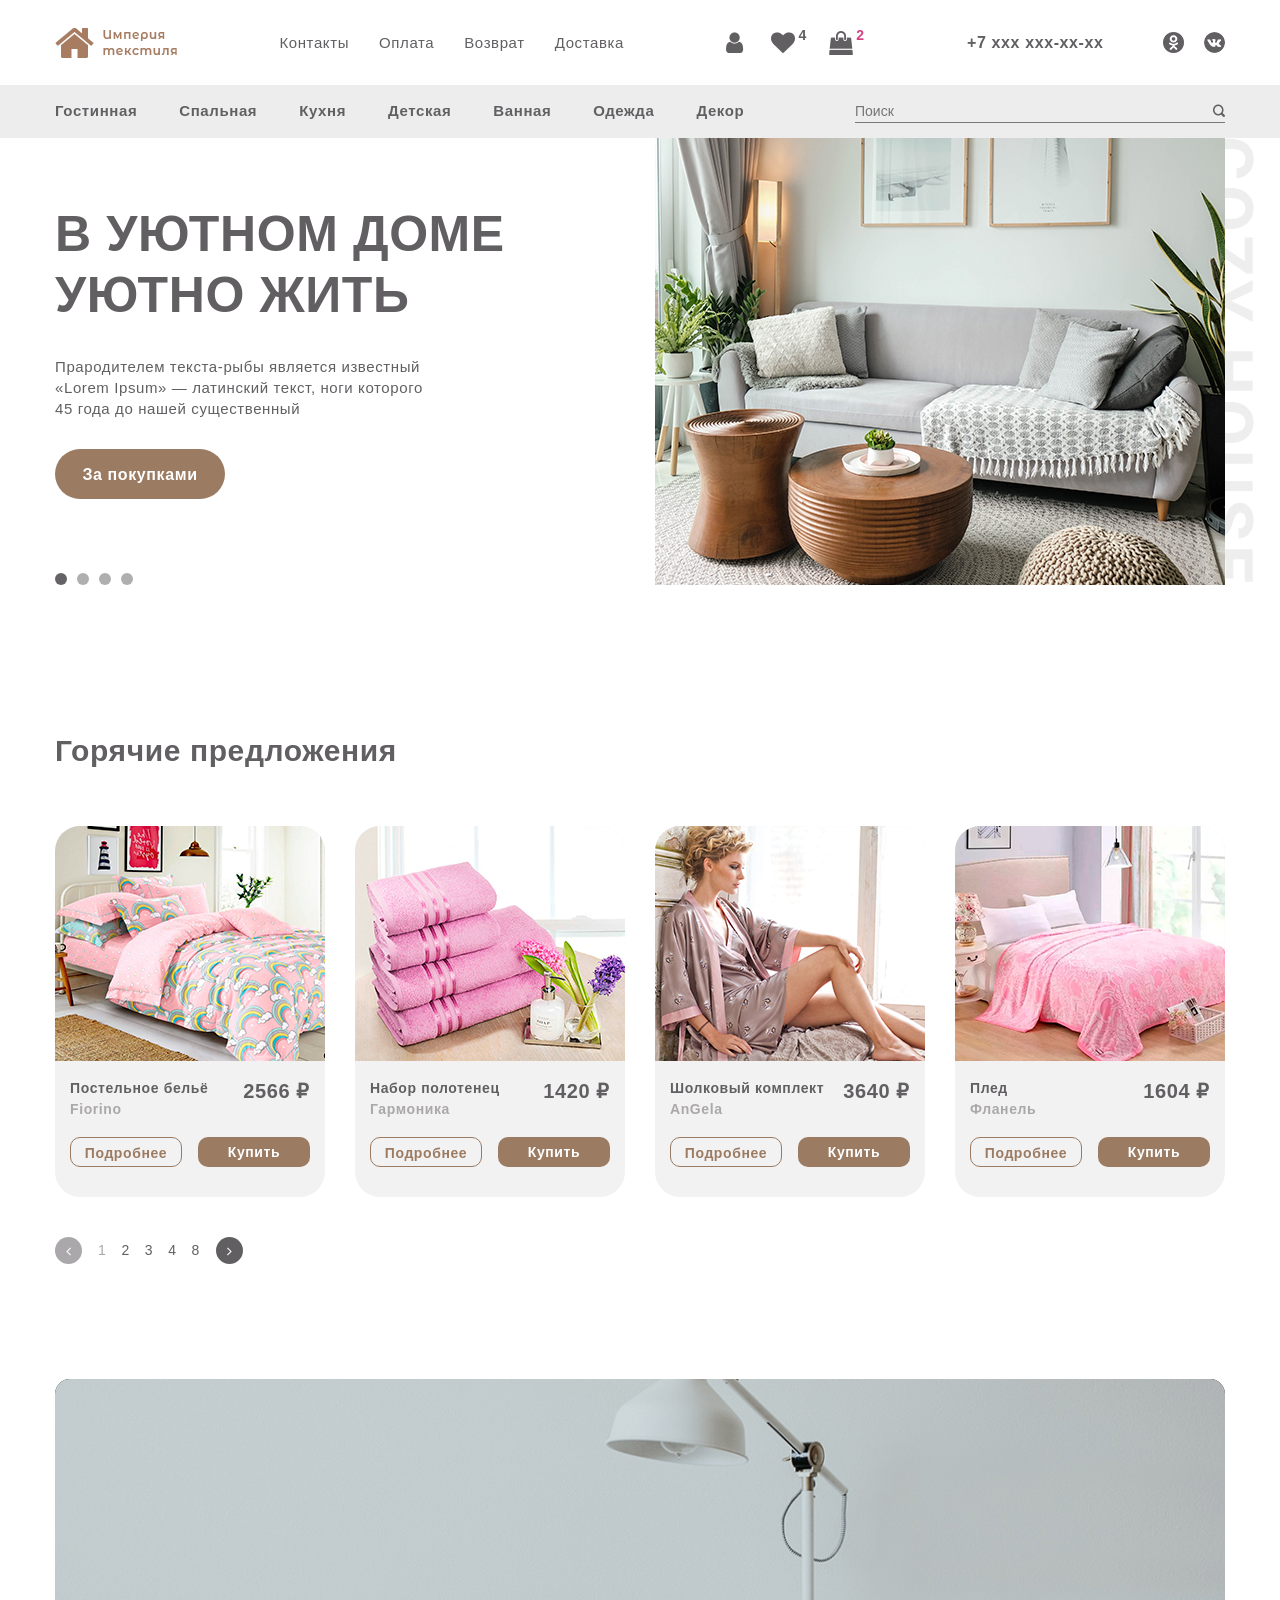
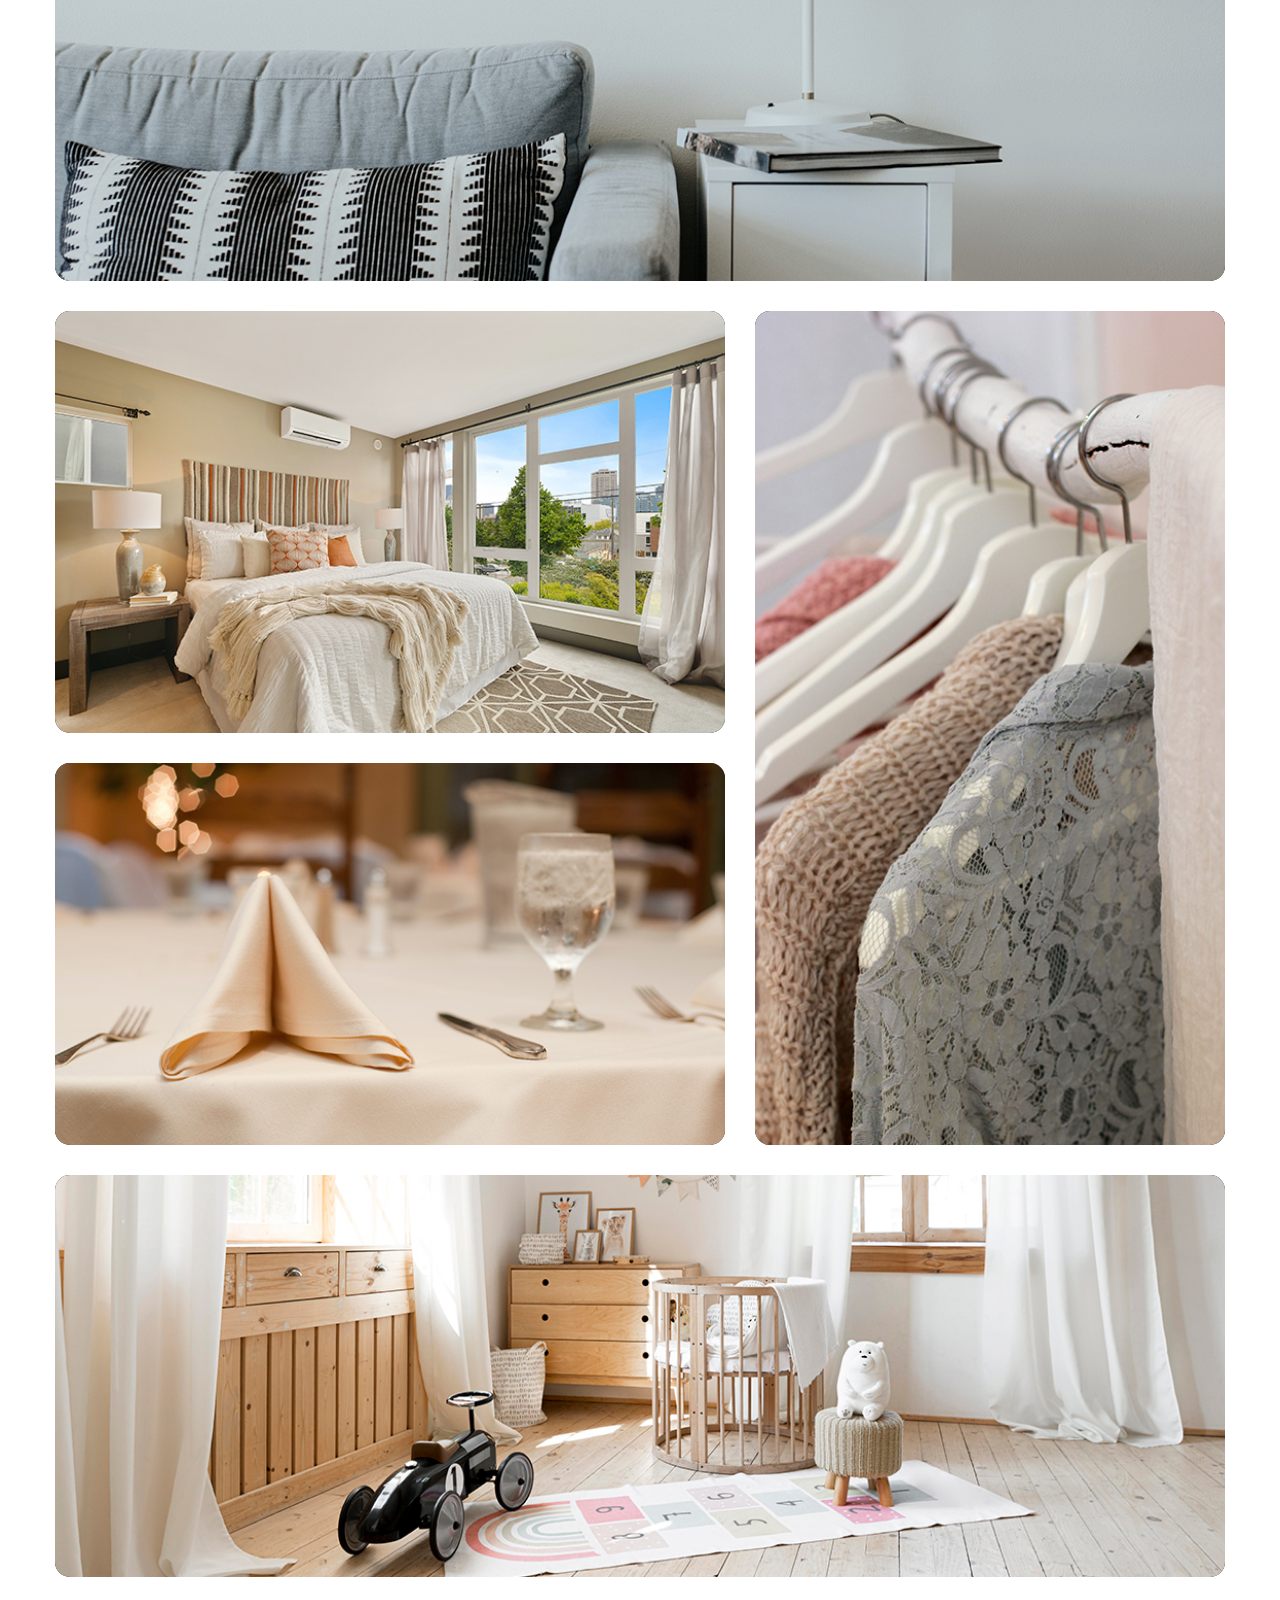
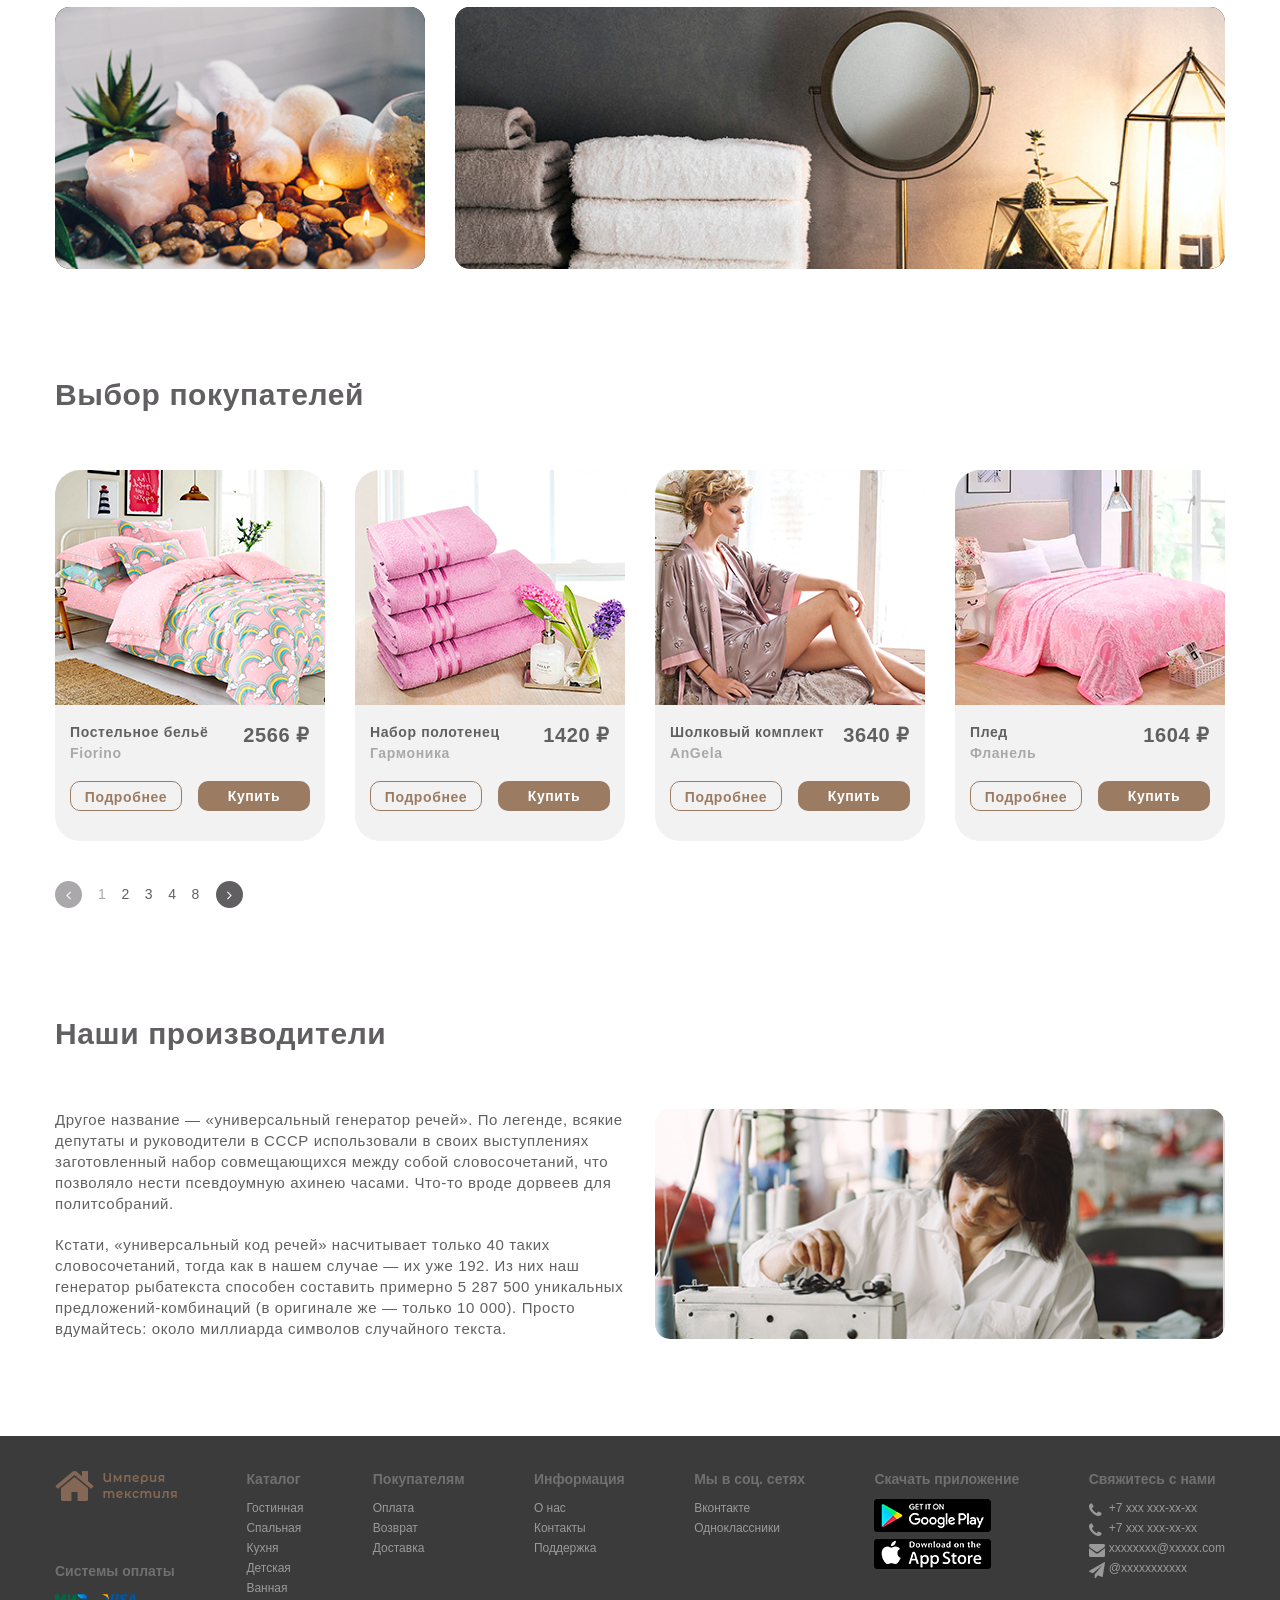
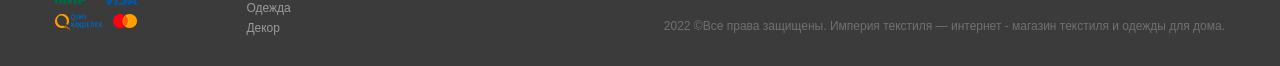
==== commit 7d823aec: "LERN-PROJECT-3.local v1.07 edit main.kit" ====
--- a/index.html
+++ b/index.html
@@ -46,12 +46,6 @@
           <div class="header__network network">
             <a href="#" class="network__link">
               <img src="/images/ok.png" alt="ok" class="network__img">
-            </a>
-            <a href="#" class="network__link">
-              <img src="/images/in.png" alt="in" class="network__img">
-            </a>
-            <a href="#" class="network__link">
-              <img src="/images/f.png" alt="f" class="network__img">
             </a>
             <a href="#" class="network__link">
               <img src="/images/vk.png" alt="vk" class="network__img">
@@ -707,8 +701,6 @@
             <ul class="footer__items footer__items-network">
               <li class="footer__item"><a class="footer__link" href="#">Вконтакте</a></li>
               <li class="footer__item"><a class="footer__link" href="#">Одноклассники</a></li>
-              <li class="footer__item"><a class="footer__link" href="#">Facebook</a></li>
-              <li class="footer__item"><a class="footer__link" href="#">Instagram</a></li>
             </ul>
           </nav>
         </div>
